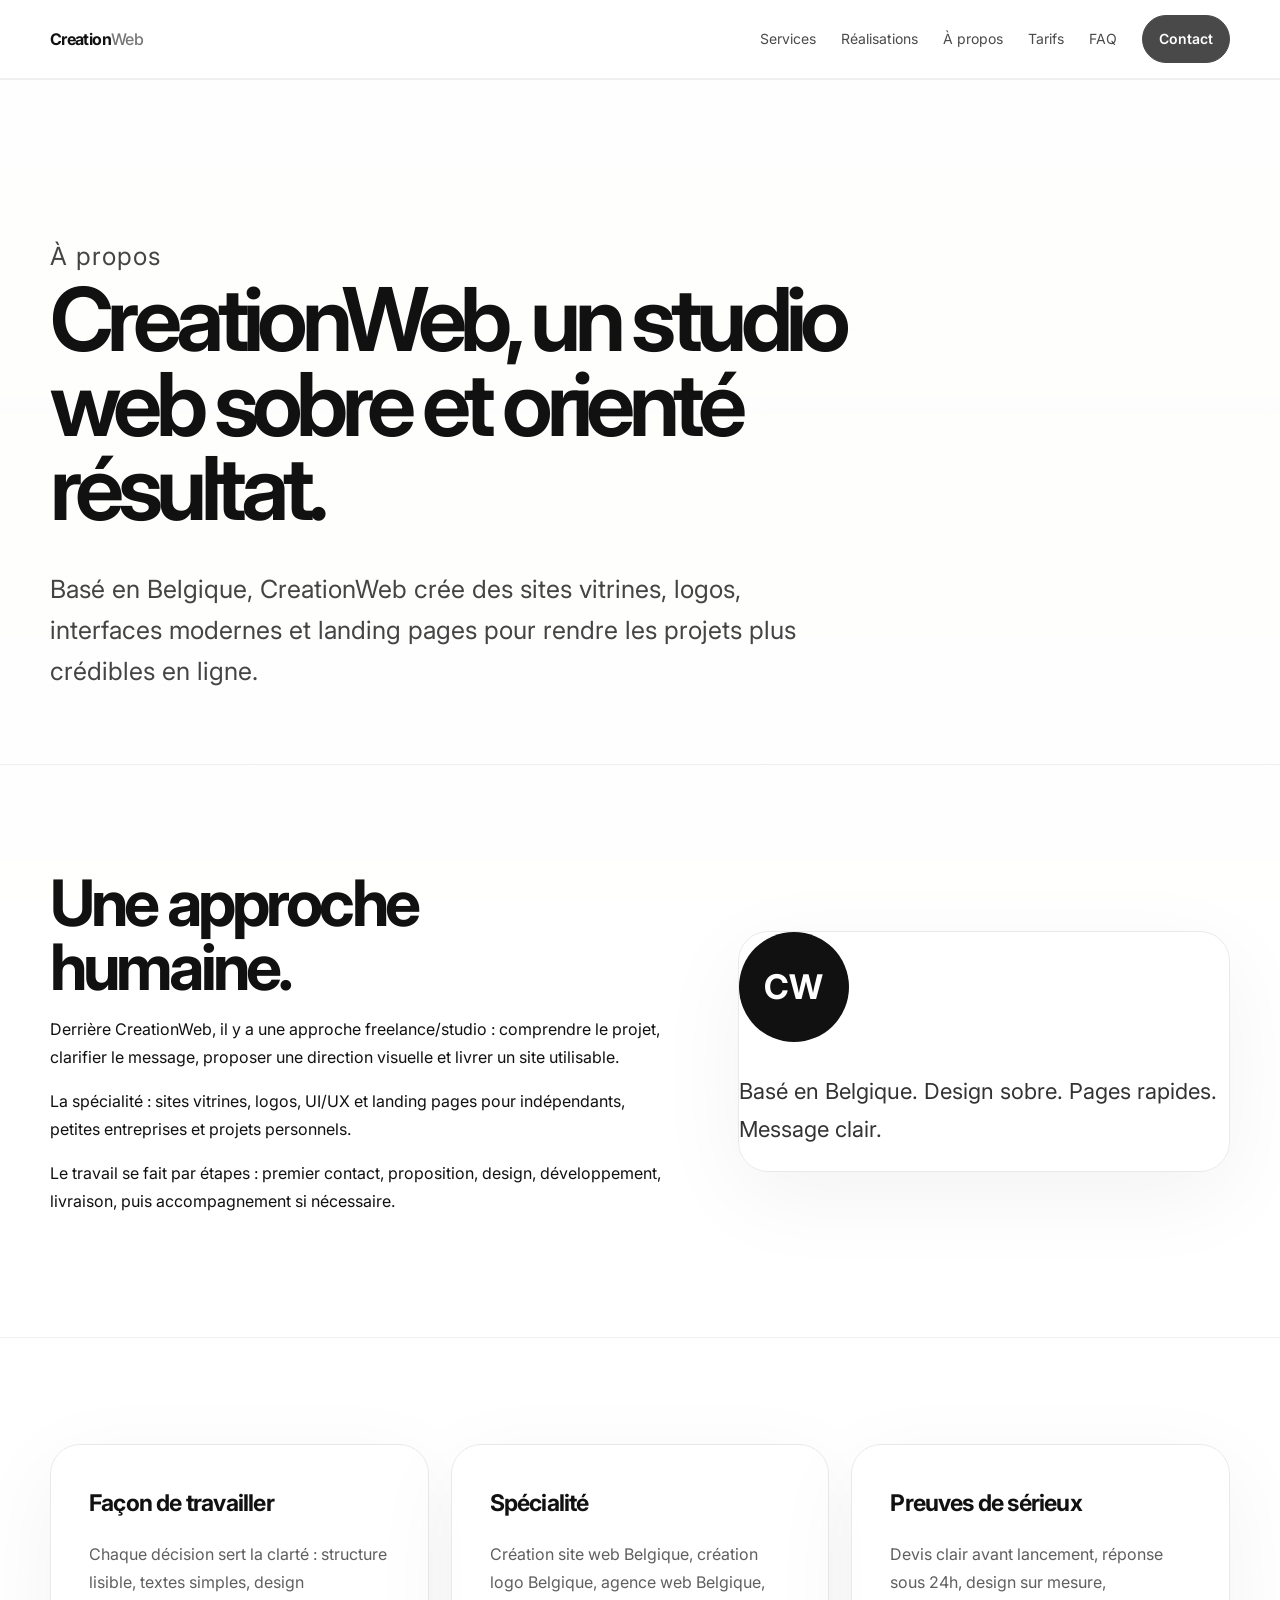
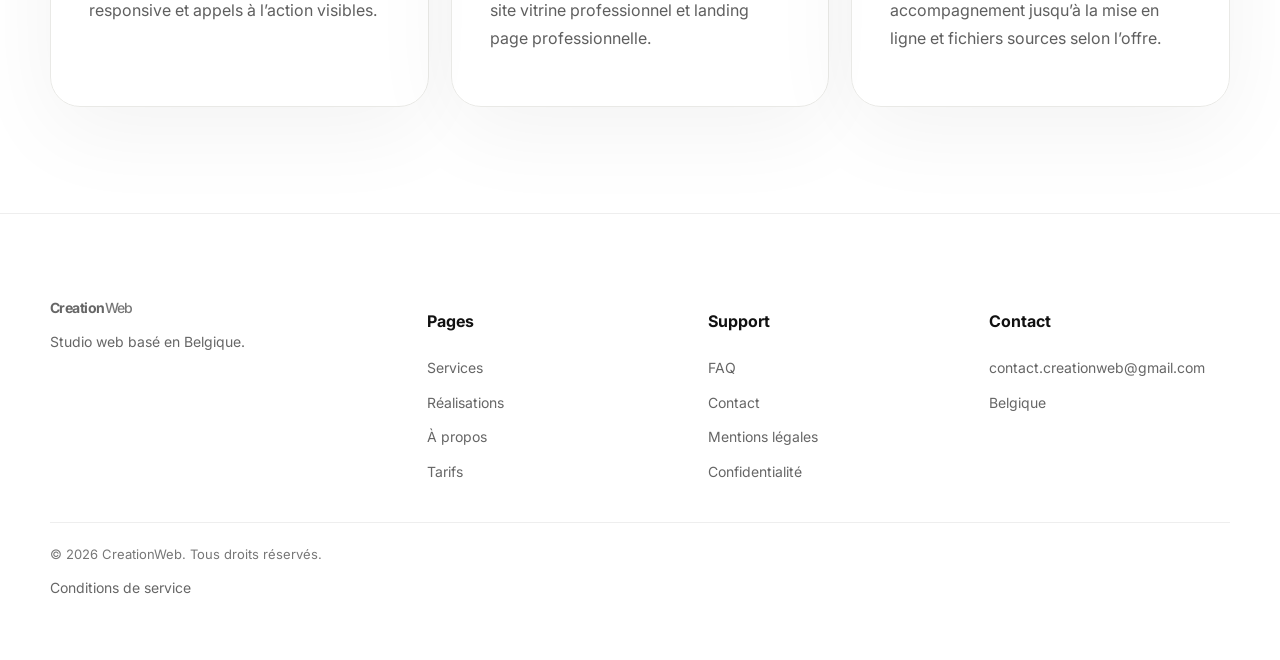
==== a-propos.html @ 9a6a0670 "Add about page" ====
<!doctype html><html lang="fr"><head><meta charset="utf-8"><meta name="viewport" content="width=device-width,initial-scale=1"><title>À propos — CreationWeb</title><link rel="preconnect" href="https://fonts.googleapis.com"><link rel="preconnect" href="https://fonts.gstatic.com" crossorigin><link href="https://fonts.googleapis.com/css2?family=Inter:wght@400;500;600;650;700&display=swap" rel="stylesheet"><link rel="stylesheet" href="styles.css"></head><body class="video-page"><div class="youtube-bg" data-video-id="syBR4xiikcQ"><div class="video-thumb" style="background-image:url(https://img.youtube.com/vi/syBR4xiikcQ/maxresdefault.jpg)"></div><div class="video-player"></div></div><div class="video-wash"></div><nav class="nav"><div class="container nav-inner"><a class="logo" href="index.html">Creation<span>Web</span></a><div class="menu"><a href="services.html">Services</a><a href="realisations.html">Réalisations</a><a href="a-propos.html">À propos</a><a href="tarifs.html">Tarifs</a><a href="faq.html">FAQ</a><a class="cta" href="contact.html">Contact</a></div></div></nav><main><section class="page-head"><div class="container"><p class="eyebrow">À propos</p><h1>CreationWeb, un studio web sobre et orienté résultat.</h1><p>Basé en Belgique, CreationWeb crée des sites vitrines, logos, interfaces modernes et landing pages pour rendre les projets plus crédibles en ligne.</p></div></section><section><div class="container split"><div><h2>Une approche humaine.</h2><p>Derrière CreationWeb, il y a une approche freelance/studio : comprendre le projet, clarifier le message, proposer une direction visuelle et livrer un site utilisable.</p><p>La spécialité : sites vitrines, logos, UI/UX et landing pages pour indépendants, petites entreprises et projets personnels.</p><p>Le travail se fait par étapes : premier contact, proposition, design, développement, livraison, puis accompagnement si nécessaire.</p></div><div class="visual"><div class="human">CW</div><p class="quote">Basé en Belgique. Design sobre. Pages rapides. Message clair.</p></div></div></section><section><div class="container grid"><article class="card"><h3>Façon de travailler</h3><p>Chaque décision sert la clarté : structure lisible, textes simples, design responsive et appels à l’action visibles.</p></article><article class="card"><h3>Spécialité</h3><p>Création site web Belgique, création logo Belgique, agence web Belgique, site vitrine professionnel et landing page professionnelle.</p></article><article class="card"><h3>Preuves de sérieux</h3><p>Devis clair avant lancement, réponse sous 24h, design sur mesure, accompagnement jusqu’à la mise en ligne et fichiers sources selon l’offre.</p></article></div></section></main><footer class="footer"><div class="container"><div class="footer-grid"><div><a class="logo" href="index.html">Creation<span>Web</span></a><p>Studio web basé en Belgique.</p></div><div><h4>Pages</h4><a href="services.html">Services</a><a href="realisations.html">Réalisations</a><a href="a-propos.html">À propos</a><a href="tarifs.html">Tarifs</a></div><div><h4>Support</h4><a href="faq.html">FAQ</a><a href="contact.html">Contact</a><a href="mentions-legales.html">Mentions légales</a><a href="confidentialite.html">Confidentialité</a></div><div><h4>Contact</h4><a href="mailto:contact.creationweb@gmail.com">contact.creationweb@gmail.com</a><p>Belgique</p></div></div><div class="copyright">© 2026 CreationWeb. Tous droits réservés. <a href="conditions.html">Conditions de service</a></div></div></footer><script src="script.js"></script></body></html>
---- styles.css ----
:root{--bg:#fff;--text:#111;--muted:#666;--line:#e9e9e6;--soft:#f7f7f4;--max:1180px}*{box-sizing:border-box}html{scroll-behavior:smooth}body{margin:0;background:#fff;color:var(--text);font-family:Inter,system-ui,-apple-system,BlinkMacSystemFont,'Segoe UI',sans-serif;line-height:1.75;-webkit-font-smoothing:antialiased}a{text-decoration:none;color:inherit}.container{width:min(var(--max),calc(100% - 48px));margin:auto}.nav{position:sticky;top:0;z-index:20;background:rgba(255,255,255,.78);backdrop-filter:blur(18px);border-bottom:1px solid rgba(0,0,0,.06)}.nav-inner{height:78px;display:flex;align-items:center;justify-content:space-between}.logo{font-weight:700;letter-spacing:-.04em}.logo span{color:#777;font-weight:500}.menu{display:flex;gap:25px;align-items:center;font-size:14px}.menu a{opacity:.76}.menu a:hover{opacity:1}.cta,.pill{border:1px solid #ddd;border-radius:999px;padding:11px 16px;background:#fff;font-weight:600}.pill{display:inline-flex;margin:4px}.primary,.cta{background:#111;color:#fff;border-color:#111}.hero{padding:132px 0 104px;text-align:center}.kicker,.eyebrow{font-size:13px;letter-spacing:.04em;color:#777;margin-bottom:24px}h1{font-size:clamp(48px,9vw,110px);line-height:.96;letter-spacing:-.075em;font-weight:650;margin:0 auto;max-width:1050px}h2{font-size:clamp(36px,5vw,70px);line-height:1;letter-spacing:-.06em;margin:0}h3{font-size:23px;letter-spacing:-.035em;margin:0 0 16px}.hero p,.page-head p{font-size:clamp(18px,2.1vw,25px);line-height:1.65;color:#444;max-width:760px;margin:38px auto 0}.hero-actions{margin-top:42px}.browser-card,.card,.project,.price-table,.contact-panel,.visual,.faq-item{border:1px solid var(--line);background:rgba(255,255,255,.78);border-radius:30px;box-shadow:0 24px 90px rgba(0,0,0,.05)}.browser-card{width:min(980px,calc(100% - 48px));margin:76px auto 0;text-align:left;overflow:hidden}.browser-top{height:54px;border-bottom:1px solid #eee;background:#fbfbfa;display:flex;align-items:center;gap:8px;padding:0 18px}.dot{width:10px;height:10px;border-radius:50%;background:#d8d8d4}.address{margin-left:10px;color:#888;font-size:13px}.browser-body{display:grid;grid-template-columns:1.1fr .9fr;gap:24px;padding:28px}.preview-panel,.feature,.project-image{background:rgba(247,247,244,.78);border-radius:24px;padding:28px}.line{height:10px;background:#deded9;border-radius:20px;margin:14px 0}.line.short{width:55%}.mock-grid{display:grid;grid-template-columns:repeat(2,1fr);gap:12px;margin-top:24px}.mock-tile{height:70px;background:#fff;border:1px solid #eee;border-radius:16px}section{padding:106px 0;border-top:1px solid rgba(0,0,0,.06)}.section-head{display:grid;grid-template-columns:1fr .7fr;gap:40px;align-items:end;margin-bottom:56px}.section-head p,.card p,.project p,.contact-panel p,.visual p,.faq-item p,.legal p,.footer p{color:#5f5f5f}.grid{display:grid;grid-template-columns:repeat(3,1fr);gap:22px}.card{padding:38px;min-height:260px}.number{color:#aaa;margin-bottom:48px}.split{display:grid;grid-template-columns:1fr .8fr;gap:72px;align-items:center}.human{width:110px;height:110px;border-radius:50%;background:#111;color:#fff;display:grid;place-items:center;font-size:34px;font-weight:700;margin-bottom:30px}.quote{font-size:22px!important;color:#333!important}.features{display:grid;grid-template-columns:repeat(4,1fr);gap:16px}.feature{border:1px solid #ecece8}.price-table{overflow:hidden}.price-row{display:grid;grid-template-columns:1fr 1.2fr 1.7fr 1fr;border-top:1px solid #eee}.price-row:first-child{border-top:0}.price-row div{padding:24px}.header{background:#fbfbfa;color:#777;font-size:13px}.price{font-weight:700}.portfolio{display:grid;grid-template-columns:repeat(2,1fr);gap:24px}.project{padding:18px}.project-image{height:220px;display:grid;place-items:center;margin-bottom:24px}.project-browser{width:76%;height:120px;background:#fff;border:1px solid #ddd;border-radius:18px}.project h3,.project p{padding:0 12px}.page-head{padding:118px 0 72px}.page-head h1{font-size:clamp(44px,7vw,88px);margin:0;max-width:900px}.page-head p{margin-left:0}.faq-list{display:grid;gap:16px}.faq-item{padding:30px}.contact-grid{display:grid;grid-template-columns:.8fr 1.2fr;gap:24px}.form{display:grid;gap:16px}.form input,.form select,.form textarea{width:100%;border:1px solid #ddd;border-radius:18px;padding:16px;font:inherit;background:#fbfbfa}.form textarea{min-height:130px}.form button{border:0;border-radius:999px;background:#111;color:#fff;padding:15px;font:inherit;font-weight:700}.legal{max-width:820px}.legal h2{font-size:28px;margin-top:54px}.footer{padding:72px 0 50px;background:rgba(255,255,255,.84);border-top:1px solid #eee}.footer-grid{display:grid;grid-template-columns:1.4fr repeat(3,1fr);gap:40px}.footer a,.footer p{display:block;color:#666;margin:10px 0;font-size:14px}.copyright{border-top:1px solid #eee;margin-top:28px;padding-top:20px;color:#777;font-size:13px}.video-page{position:relative;min-height:100vh}.youtube-bg{position:fixed;inset:0;z-index:0;overflow:hidden;background:#f7f7f4;pointer-events:none}.video-thumb{position:absolute;inset:0;background-size:cover;background-position:center;opacity:.32;filter:saturate(.75) contrast(.95) brightness(1.08);transform:scale(1.04)}.video-player{position:absolute;top:50%;left:50%;width:120vw;height:67.5vw;min-width:177.78vh;min-height:100vh;transform:translate(-50%,-50%);opacity:0;transition:opacity .9s ease}.youtube-bg.video-ready .video-player{opacity:.38}.youtube-bg.video-ready .video-thumb{opacity:.12}.youtube-bg iframe{position:absolute;inset:0;width:100%;height:100%;border:0}.video-wash{position:fixed;inset:0;z-index:1;background:linear-gradient(180deg,rgba(255,255,255,.88),rgba(255,255,255,.78) 45%,rgba(255,255,255,.9));pointer-events:none}.video-page .nav,.video-page main,.video-page .hero,.video-page section,.video-page footer{position:relative;z-index:2}.reveal{opacity:0;transform:translateY(22px);filter:blur(4px);transition:.8s cubic-bezier(.22,1,.36,1)}.reveal.is-visible{opacity:1;transform:none;filter:none}@media(prefers-reduced-motion:no-preference){.nav{animation:drop .55s ease both}.hero h1,.hero p,.hero-actions,.browser-card,.page-head h1,.page-head p{animation:show .75s ease both}.card,.project,.contact-panel,.visual,.pill,.cta,.form button{transition:.25s ease}.card:hover,.project:hover,.contact-panel:hover,.visual:hover{transform:translateY(-5px);box-shadow:0 22px 60px rgba(0,0,0,.07)}.pill:hover,.cta:hover,.form button:hover{transform:translateY(-2px)}}@keyframes show{from{opacity:0;transform:translateY(18px);filter:blur(6px)}to{opacity:1;transform:none;filter:none}}@keyframes drop{from{opacity:0;transform:translateY(-10px)}to{opacity:1;transform:none}}@media(max-width:900px){.menu{display:none}.grid,.split,.features,.portfolio,.contact-grid,.footer-grid,.browser-body,.section-head{grid-template-columns:1fr}.hero{padding:92px 0 76px}section{padding:78px 0}.price-row{grid-template-columns:1fr}.price-row.header{display:none}.browser-card{width:calc(100% - 24px)}}
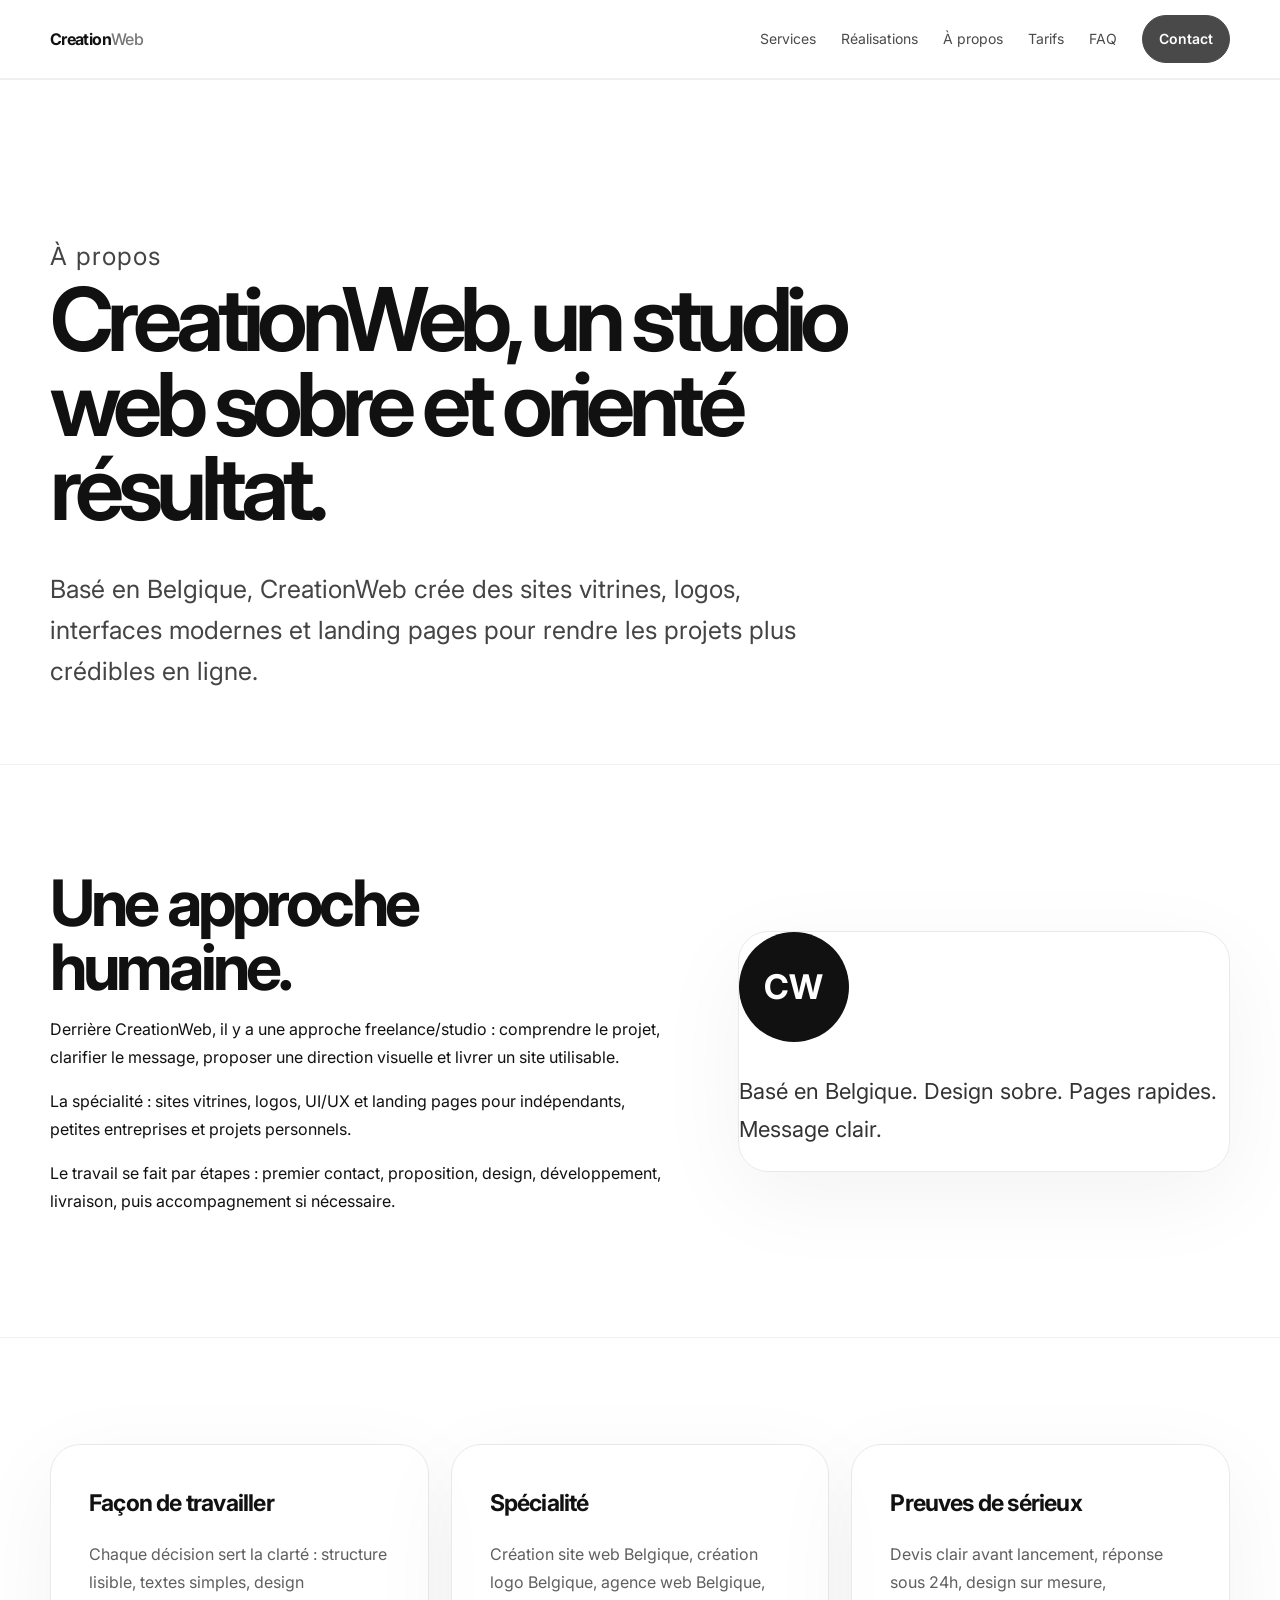
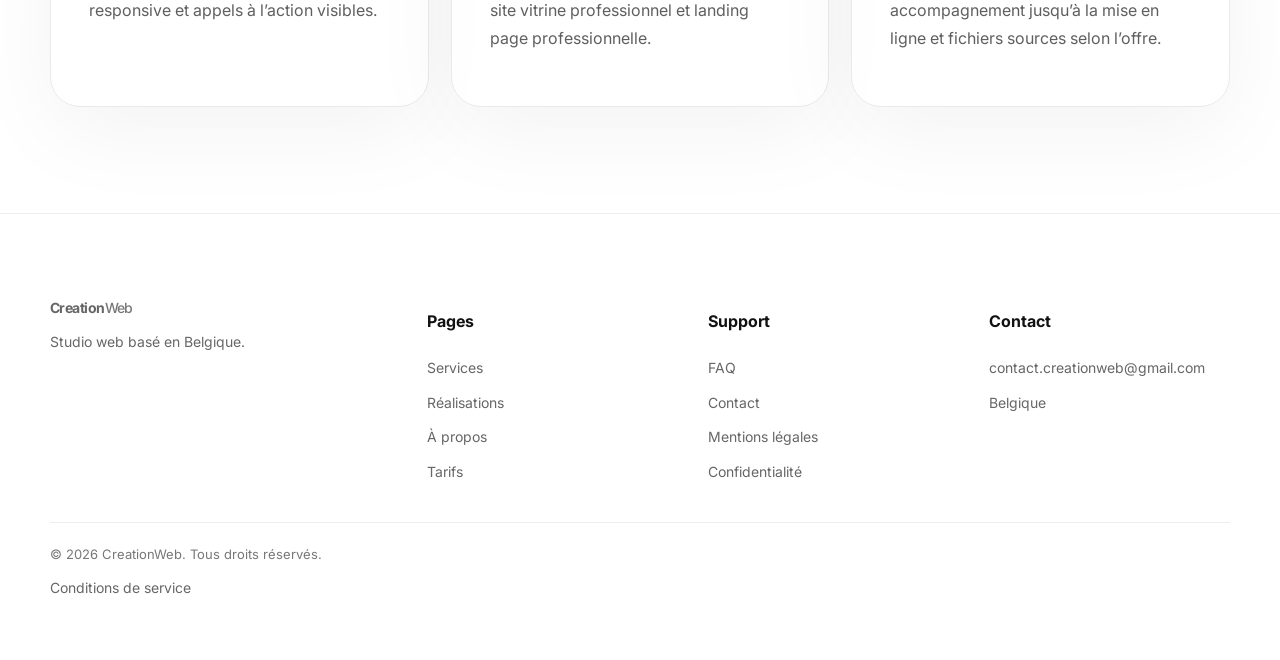
==== commit a5f10877: "Remove leftover video markup from about page" ====
--- a/a-propos.html
+++ b/a-propos.html
@@ -1 +1 @@
-<!doctype html><html lang="fr"><head><meta charset="utf-8"><meta name="viewport" content="width=device-width,initial-scale=1"><title>À propos — CreationWeb</title><link rel="preconnect" href="https://fonts.googleapis.com"><link rel="preconnect" href="https://fonts.gstatic.com" crossorigin><link href="https://fonts.googleapis.com/css2?family=Inter:wght@400;500;600;650;700&display=swap" rel="stylesheet"><link rel="stylesheet" href="styles.css"></head><body class="video-page"><div class="youtube-bg" data-video-id="syBR4xiikcQ"><div class="video-thumb" style="background-image:url(https://img.youtube.com/vi/syBR4xiikcQ/maxresdefault.jpg)"></div><div class="video-player"></div></div><div class="video-wash"></div><nav class="nav"><div class="container nav-inner"><a class="logo" href="index.html">Creation<span>Web</span></a><div class="menu"><a href="services.html">Services</a><a href="realisations.html">Réalisations</a><a href="a-propos.html">À propos</a><a href="tarifs.html">Tarifs</a><a href="faq.html">FAQ</a><a class="cta" href="contact.html">Contact</a></div></div></nav><main><section class="page-head"><div class="container"><p class="eyebrow">À propos</p><h1>CreationWeb, un studio web sobre et orienté résultat.</h1><p>Basé en Belgique, CreationWeb crée des sites vitrines, logos, interfaces modernes et landing pages pour rendre les projets plus crédibles en ligne.</p></div></section><section><div class="container split"><div><h2>Une approche humaine.</h2><p>Derrière CreationWeb, il y a une approche freelance/studio : comprendre le projet, clarifier le message, proposer une direction visuelle et livrer un site utilisable.</p><p>La spécialité : sites vitrines, logos, UI/UX et landing pages pour indépendants, petites entreprises et projets personnels.</p><p>Le travail se fait par étapes : premier contact, proposition, design, développement, livraison, puis accompagnement si nécessaire.</p></div><div class="visual"><div class="human">CW</div><p class="quote">Basé en Belgique. Design sobre. Pages rapides. Message clair.</p></div></div></section><section><div class="container grid"><article class="card"><h3>Façon de travailler</h3><p>Chaque décision sert la clarté : structure lisible, textes simples, design responsive et appels à l’action visibles.</p></article><article class="card"><h3>Spécialité</h3><p>Création site web Belgique, création logo Belgique, agence web Belgique, site vitrine professionnel et landing page professionnelle.</p></article><article class="card"><h3>Preuves de sérieux</h3><p>Devis clair avant lancement, réponse sous 24h, design sur mesure, accompagnement jusqu’à la mise en ligne et fichiers sources selon l’offre.</p></article></div></section></main><footer class="footer"><div class="container"><div class="footer-grid"><div><a class="logo" href="index.html">Creation<span>Web</span></a><p>Studio web basé en Belgique.</p></div><div><h4>Pages</h4><a href="services.html">Services</a><a href="realisations.html">Réalisations</a><a href="a-propos.html">À propos</a><a href="tarifs.html">Tarifs</a></div><div><h4>Support</h4><a href="faq.html">FAQ</a><a href="contact.html">Contact</a><a href="mentions-legales.html">Mentions légales</a><a href="confidentialite.html">Confidentialité</a></div><div><h4>Contact</h4><a href="mailto:contact.creationweb@gmail.com">contact.creationweb@gmail.com</a><p>Belgique</p></div></div><div class="copyright">© 2026 CreationWeb. Tous droits réservés. <a href="conditions.html">Conditions de service</a></div></div></footer><script src="script.js"></script></body></html>+<!doctype html><html lang="fr"><head><meta charset="utf-8"><meta name="viewport" content="width=device-width,initial-scale=1"><title>À propos — CreationWeb</title><link rel="preconnect" href="https://fonts.googleapis.com"><link rel="preconnect" href="https://fonts.gstatic.com" crossorigin><link href="https://fonts.googleapis.com/css2?family=Inter:wght@400;500;600;650;700&display=swap" rel="stylesheet"><link rel="stylesheet" href="styles.css"></head><body><nav class="nav"><div class="container nav-inner"><a class="logo" href="index.html">Creation<span>Web</span></a><div class="menu"><a href="services.html">Services</a><a href="realisations.html">Réalisations</a><a href="a-propos.html">À propos</a><a href="tarifs.html">Tarifs</a><a href="faq.html">FAQ</a><a class="cta" href="contact.html">Contact</a></div></div></nav><main><section class="page-head"><div class="container"><p class="eyebrow">À propos</p><h1>CreationWeb, un studio web sobre et orienté résultat.</h1><p>Basé en Belgique, CreationWeb crée des sites vitrines, logos, interfaces modernes et landing pages pour rendre les projets plus crédibles en ligne.</p></div></section><section><div class="container split"><div><h2>Une approche humaine.</h2><p>Derrière CreationWeb, il y a une approche freelance/studio : comprendre le projet, clarifier le message, proposer une direction visuelle et livrer un site utilisable.</p><p>La spécialité : sites vitrines, logos, UI/UX et landing pages pour indépendants, petites entreprises et projets personnels.</p><p>Le travail se fait par étapes : premier contact, proposition, design, développement, livraison, puis accompagnement si nécessaire.</p></div><div class="visual"><div class="human">CW</div><p class="quote">Basé en Belgique. Design sobre. Pages rapides. Message clair.</p></div></div></section><section><div class="container grid"><article class="card"><h3>Façon de travailler</h3><p>Chaque décision sert la clarté : structure lisible, textes simples, design responsive et appels à l’action visibles.</p></article><article class="card"><h3>Spécialité</h3><p>Création site web Belgique, création logo Belgique, agence web Belgique, site vitrine professionnel et landing page professionnelle.</p></article><article class="card"><h3>Preuves de sérieux</h3><p>Devis clair avant lancement, réponse sous 24h, design sur mesure, accompagnement jusqu’à la mise en ligne et fichiers sources selon l’offre.</p></article></div></section></main><footer class="footer"><div class="container"><div class="footer-grid"><div><a class="logo" href="index.html">Creation<span>Web</span></a><p>Studio web basé en Belgique.</p></div><div><h4>Pages</h4><a href="services.html">Services</a><a href="realisations.html">Réalisations</a><a href="a-propos.html">À propos</a><a href="tarifs.html">Tarifs</a></div><div><h4>Support</h4><a href="faq.html">FAQ</a><a href="contact.html">Contact</a><a href="mentions-legales.html">Mentions légales</a><a href="confidentialite.html">Confidentialité</a></div><div><h4>Contact</h4><a href="mailto:contact.creationweb@gmail.com">contact.creationweb@gmail.com</a><p>Belgique</p></div></div><div class="copyright">© 2026 CreationWeb. Tous droits réservés. <a href="conditions.html">Conditions de service</a></div></div></footer><script src="script.js"></script></body></html>
--- a/styles.css
+++ b/styles.css
@@ -1 +1 @@
-:root{--bg:#fff;--text:#111;--muted:#666;--line:#e9e9e6;--soft:#f7f7f4;--max:1180px}*{box-sizing:border-box}html{scroll-behavior:smooth}body{margin:0;background:#fff;color:var(--text);font-family:Inter,system-ui,-apple-system,BlinkMacSystemFont,'Segoe UI',sans-serif;line-height:1.75;-webkit-font-smoothing:antialiased}a{text-decoration:none;color:inherit}.container{width:min(var(--max),calc(100% - 48px));margin:auto}.nav{position:sticky;top:0;z-index:20;background:rgba(255,255,255,.78);backdrop-filter:blur(18px);border-bottom:1px solid rgba(0,0,0,.06)}.nav-inner{height:78px;display:flex;align-items:center;justify-content:space-between}.logo{font-weight:700;letter-spacing:-.04em}.logo span{color:#777;font-weight:500}.menu{display:flex;gap:25px;align-items:center;font-size:14px}.menu a{opacity:.76}.menu a:hover{opacity:1}.cta,.pill{border:1px solid #ddd;border-radius:999px;padding:11px 16px;background:#fff;font-weight:600}.pill{display:inline-flex;margin:4px}.primary,.cta{background:#111;color:#fff;border-color:#111}.hero{padding:132px 0 104px;text-align:center}.kicker,.eyebrow{font-size:13px;letter-spacing:.04em;color:#777;margin-bottom:24px}h1{font-size:clamp(48px,9vw,110px);line-height:.96;letter-spacing:-.075em;font-weight:650;margin:0 auto;max-width:1050px}h2{font-size:clamp(36px,5vw,70px);line-height:1;letter-spacing:-.06em;margin:0}h3{font-size:23px;letter-spacing:-.035em;margin:0 0 16px}.hero p,.page-head p{font-size:clamp(18px,2.1vw,25px);line-height:1.65;color:#444;max-width:760px;margin:38px auto 0}.hero-actions{margin-top:42px}.browser-card,.card,.project,.price-table,.contact-panel,.visual,.faq-item{border:1px solid var(--line);background:rgba(255,255,255,.78);border-radius:30px;box-shadow:0 24px 90px rgba(0,0,0,.05)}.browser-card{width:min(980px,calc(100% - 48px));margin:76px auto 0;text-align:left;overflow:hidden}.browser-top{height:54px;border-bottom:1px solid #eee;background:#fbfbfa;display:flex;align-items:center;gap:8px;padding:0 18px}.dot{width:10px;height:10px;border-radius:50%;background:#d8d8d4}.address{margin-left:10px;color:#888;font-size:13px}.browser-body{display:grid;grid-template-columns:1.1fr .9fr;gap:24px;padding:28px}.preview-panel,.feature,.project-image{background:rgba(247,247,244,.78);border-radius:24px;padding:28px}.line{height:10px;background:#deded9;border-radius:20px;margin:14px 0}.line.short{width:55%}.mock-grid{display:grid;grid-template-columns:repeat(2,1fr);gap:12px;margin-top:24px}.mock-tile{height:70px;background:#fff;border:1px solid #eee;border-radius:16px}section{padding:106px 0;border-top:1px solid rgba(0,0,0,.06)}.section-head{display:grid;grid-template-columns:1fr .7fr;gap:40px;align-items:end;margin-bottom:56px}.section-head p,.card p,.project p,.contact-panel p,.visual p,.faq-item p,.legal p,.footer p{color:#5f5f5f}.grid{display:grid;grid-template-columns:repeat(3,1fr);gap:22px}.card{padding:38px;min-height:260px}.number{color:#aaa;margin-bottom:48px}.split{display:grid;grid-template-columns:1fr .8fr;gap:72px;align-items:center}.human{width:110px;height:110px;border-radius:50%;background:#111;color:#fff;display:grid;place-items:center;font-size:34px;font-weight:700;margin-bottom:30px}.quote{font-size:22px!important;color:#333!important}.features{display:grid;grid-template-columns:repeat(4,1fr);gap:16px}.feature{border:1px solid #ecece8}.price-table{overflow:hidden}.price-row{display:grid;grid-template-columns:1fr 1.2fr 1.7fr 1fr;border-top:1px solid #eee}.price-row:first-child{border-top:0}.price-row div{padding:24px}.header{background:#fbfbfa;color:#777;font-size:13px}.price{font-weight:700}.portfolio{display:grid;grid-template-columns:repeat(2,1fr);gap:24px}.project{padding:18px}.project-image{height:220px;display:grid;place-items:center;margin-bottom:24px}.project-browser{width:76%;height:120px;background:#fff;border:1px solid #ddd;border-radius:18px}.project h3,.project p{padding:0 12px}.page-head{padding:118px 0 72px}.page-head h1{font-size:clamp(44px,7vw,88px);margin:0;max-width:900px}.page-head p{margin-left:0}.faq-list{display:grid;gap:16px}.faq-item{padding:30px}.contact-grid{display:grid;grid-template-columns:.8fr 1.2fr;gap:24px}.form{display:grid;gap:16px}.form input,.form select,.form textarea{width:100%;border:1px solid #ddd;border-radius:18px;padding:16px;font:inherit;background:#fbfbfa}.form textarea{min-height:130px}.form button{border:0;border-radius:999px;background:#111;color:#fff;padding:15px;font:inherit;font-weight:700}.legal{max-width:820px}.legal h2{font-size:28px;margin-top:54px}.footer{padding:72px 0 50px;background:rgba(255,255,255,.84);border-top:1px solid #eee}.footer-grid{display:grid;grid-template-columns:1.4fr repeat(3,1fr);gap:40px}.footer a,.footer p{display:block;color:#666;margin:10px 0;font-size:14px}.copyright{border-top:1px solid #eee;margin-top:28px;padding-top:20px;color:#777;font-size:13px}.video-page{position:relative;min-height:100vh}.youtube-bg{position:fixed;inset:0;z-index:0;overflow:hidden;background:#f7f7f4;pointer-events:none}.video-thumb{position:absolute;inset:0;background-size:cover;background-position:center;opacity:.32;filter:saturate(.75) contrast(.95) brightness(1.08);transform:scale(1.04)}.video-player{position:absolute;top:50%;left:50%;width:120vw;height:67.5vw;min-width:177.78vh;min-height:100vh;transform:translate(-50%,-50%);opacity:0;transition:opacity .9s ease}.youtube-bg.video-ready .video-player{opacity:.38}.youtube-bg.video-ready .video-thumb{opacity:.12}.youtube-bg iframe{position:absolute;inset:0;width:100%;height:100%;border:0}.video-wash{position:fixed;inset:0;z-index:1;background:linear-gradient(180deg,rgba(255,255,255,.88),rgba(255,255,255,.78) 45%,rgba(255,255,255,.9));pointer-events:none}.video-page .nav,.video-page main,.video-page .hero,.video-page section,.video-page footer{position:relative;z-index:2}.reveal{opacity:0;transform:translateY(22px);filter:blur(4px);transition:.8s cubic-bezier(.22,1,.36,1)}.reveal.is-visible{opacity:1;transform:none;filter:none}@media(prefers-reduced-motion:no-preference){.nav{animation:drop .55s ease both}.hero h1,.hero p,.hero-actions,.browser-card,.page-head h1,.page-head p{animation:show .75s ease both}.card,.project,.contact-panel,.visual,.pill,.cta,.form button{transition:.25s ease}.card:hover,.project:hover,.contact-panel:hover,.visual:hover{transform:translateY(-5px);box-shadow:0 22px 60px rgba(0,0,0,.07)}.pill:hover,.cta:hover,.form button:hover{transform:translateY(-2px)}}@keyframes show{from{opacity:0;transform:translateY(18px);filter:blur(6px)}to{opacity:1;transform:none;filter:none}}@keyframes drop{from{opacity:0;transform:translateY(-10px)}to{opacity:1;transform:none}}@media(max-width:900px){.menu{display:none}.grid,.split,.features,.portfolio,.contact-grid,.footer-grid,.browser-body,.section-head{grid-template-columns:1fr}.hero{padding:92px 0 76px}section{padding:78px 0}.price-row{grid-template-columns:1fr}.price-row.header{display:none}.browser-card{width:calc(100% - 24px)}}+:root{--bg:#fff;--text:#111;--muted:#666;--line:#e9e9e6;--soft:#f7f7f4;--max:1180px}*{box-sizing:border-box}html{scroll-behavior:smooth}body{margin:0;background:#fff;color:var(--text);font-family:Inter,system-ui,-apple-system,BlinkMacSystemFont,'Segoe UI',sans-serif;line-height:1.75;-webkit-font-smoothing:antialiased}a{text-decoration:none;color:inherit}.container{width:min(var(--max),calc(100% - 48px));margin:auto}.nav{position:sticky;top:0;z-index:20;background:rgba(255,255,255,.78);backdrop-filter:blur(18px);border-bottom:1px solid rgba(0,0,0,.06)}.nav-inner{height:78px;display:flex;align-items:center;justify-content:space-between}.logo{font-weight:700;letter-spacing:-.04em}.logo span{color:#777;font-weight:500}.menu{display:flex;gap:25px;align-items:center;font-size:14px}.menu a{opacity:.76}.menu a:hover{opacity:1}.cta,.pill{border:1px solid #ddd;border-radius:999px;padding:11px 16px;background:#fff;font-weight:600}.pill{display:inline-flex;margin:4px}.primary,.cta{background:#111;color:#fff;border-color:#111}.hero{padding:132px 0 104px;text-align:center}.kicker,.eyebrow{font-size:13px;letter-spacing:.04em;color:#777;margin-bottom:24px}h1{font-size:clamp(48px,9vw,110px);line-height:.96;letter-spacing:-.075em;font-weight:650;margin:0 auto;max-width:1050px}h2{font-size:clamp(36px,5vw,70px);line-height:1;letter-spacing:-.06em;margin:0}h3{font-size:23px;letter-spacing:-.035em;margin:0 0 16px}.hero p,.page-head p{font-size:clamp(18px,2.1vw,25px);line-height:1.65;color:#444;max-width:760px;margin:38px auto 0}.hero-actions{margin-top:42px}.browser-card,.card,.project,.price-table,.contact-panel,.visual,.faq-item{border:1px solid var(--line);background:rgba(255,255,255,.78);border-radius:30px;box-shadow:0 24px 90px rgba(0,0,0,.05)}.browser-card{width:min(980px,calc(100% - 48px));margin:76px auto 0;text-align:left;overflow:hidden}.browser-top{height:54px;border-bottom:1px solid #eee;background:#fbfbfa;display:flex;align-items:center;gap:8px;padding:0 18px}.dot{width:10px;height:10px;border-radius:50%;background:#d8d8d4}.address{margin-left:10px;color:#888;font-size:13px}.browser-body{display:grid;grid-template-columns:1.1fr .9fr;gap:24px;padding:28px}.preview-panel,.feature,.project-image{background:rgba(247,247,244,.78);border-radius:24px;padding:28px}.line{height:10px;background:#deded9;border-radius:20px;margin:14px 0}.line.short{width:55%}.mock-grid{display:grid;grid-template-columns:repeat(2,1fr);gap:12px;margin-top:24px}.mock-tile{height:70px;background:#fff;border:1px solid #eee;border-radius:16px}section{padding:106px 0;border-top:1px solid rgba(0,0,0,.06)}.section-head{display:grid;grid-template-columns:1fr .7fr;gap:40px;align-items:end;margin-bottom:56px}.section-head p,.card p,.project p,.contact-panel p,.visual p,.faq-item p,.legal p,.footer p{color:#5f5f5f}.grid{display:grid;grid-template-columns:repeat(3,1fr);gap:22px}.card{padding:38px;min-height:260px}.number{color:#aaa;margin-bottom:48px}.split{display:grid;grid-template-columns:1fr .8fr;gap:72px;align-items:center}.human{width:110px;height:110px;border-radius:50%;background:#111;color:#fff;display:grid;place-items:center;font-size:34px;font-weight:700;margin-bottom:30px}.quote{font-size:22px!important;color:#333!important}.features{display:grid;grid-template-columns:repeat(4,1fr);gap:16px}.feature{border:1px solid #ecece8}.price-table{overflow:hidden}.price-row{display:grid;grid-template-columns:1fr 1.2fr 1.7fr 1fr;border-top:1px solid #eee}.price-row:first-child{border-top:0}.price-row div{padding:24px}.header{background:#fbfbfa;color:#777;font-size:13px}.price{font-weight:700}.portfolio{display:grid;grid-template-columns:repeat(2,1fr);gap:24px}.project{padding:18px}.project-image{height:220px;display:grid;place-items:center;margin-bottom:24px}.project-browser{width:76%;height:120px;background:#fff;border:1px solid #ddd;border-radius:18px}.project h3,.project p{padding:0 12px}.page-head{padding:118px 0 72px}.page-head h1{font-size:clamp(44px,7vw,88px);margin:0;max-width:900px}.page-head p{margin-left:0}.faq-list{display:grid;gap:16px}.faq-item{padding:30px}.contact-grid{display:grid;grid-template-columns:.8fr 1.2fr;gap:24px}.form{display:grid;gap:16px}.form input,.form select,.form textarea{width:100%;border:1px solid #ddd;border-radius:18px;padding:16px;font:inherit;background:#fbfbfa}.form textarea{min-height:130px}.form button{border:0;border-radius:999px;background:#111;color:#fff;padding:15px;font:inherit;font-weight:700}.legal{max-width:820px}.legal h2{font-size:28px;margin-top:54px}.footer{padding:72px 0 50px;background:rgba(255,255,255,.84);border-top:1px solid #eee}.footer-grid{display:grid;grid-template-columns:1.4fr repeat(3,1fr);gap:40px}.footer a,.footer p{display:block;color:#666;margin:10px 0;font-size:14px}.copyright{border-top:1px solid #eee;margin-top:28px;padding-top:20px;color:#777;font-size:13px}.reveal{opacity:0;transform:translateY(22px);filter:blur(4px);transition:.8s cubic-bezier(.22,1,.36,1)}.reveal.is-visible{opacity:1;transform:none;filter:none}@media(prefers-reduced-motion:no-preference){.nav{animation:drop .55s ease both}.hero h1,.hero p,.hero-actions,.browser-card,.page-head h1,.page-head p{animation:show .75s ease both}.card,.project,.contact-panel,.visual,.pill,.cta,.form button{transition:.25s ease}.card:hover,.project:hover,.contact-panel:hover,.visual:hover{transform:translateY(-5px);box-shadow:0 22px 60px rgba(0,0,0,.07)}.pill:hover,.cta:hover,.form button:hover{transform:translateY(-2px)}}@keyframes show{from{opacity:0;transform:translateY(18px);filter:blur(6px)}to{opacity:1;transform:none;filter:none}}@keyframes drop{from{opacity:0;transform:translateY(-10px)}to{opacity:1;transform:none}}@media(max-width:900px){.menu{display:none}.grid,.split,.features,.portfolio,.contact-grid,.footer-grid,.browser-body,.section-head{grid-template-columns:1fr}.hero{padding:92px 0 76px}section{padding:78px 0}.price-row{grid-template-columns:1fr}.price-row.header{display:none}.browser-card{width:calc(100% - 24px)}}
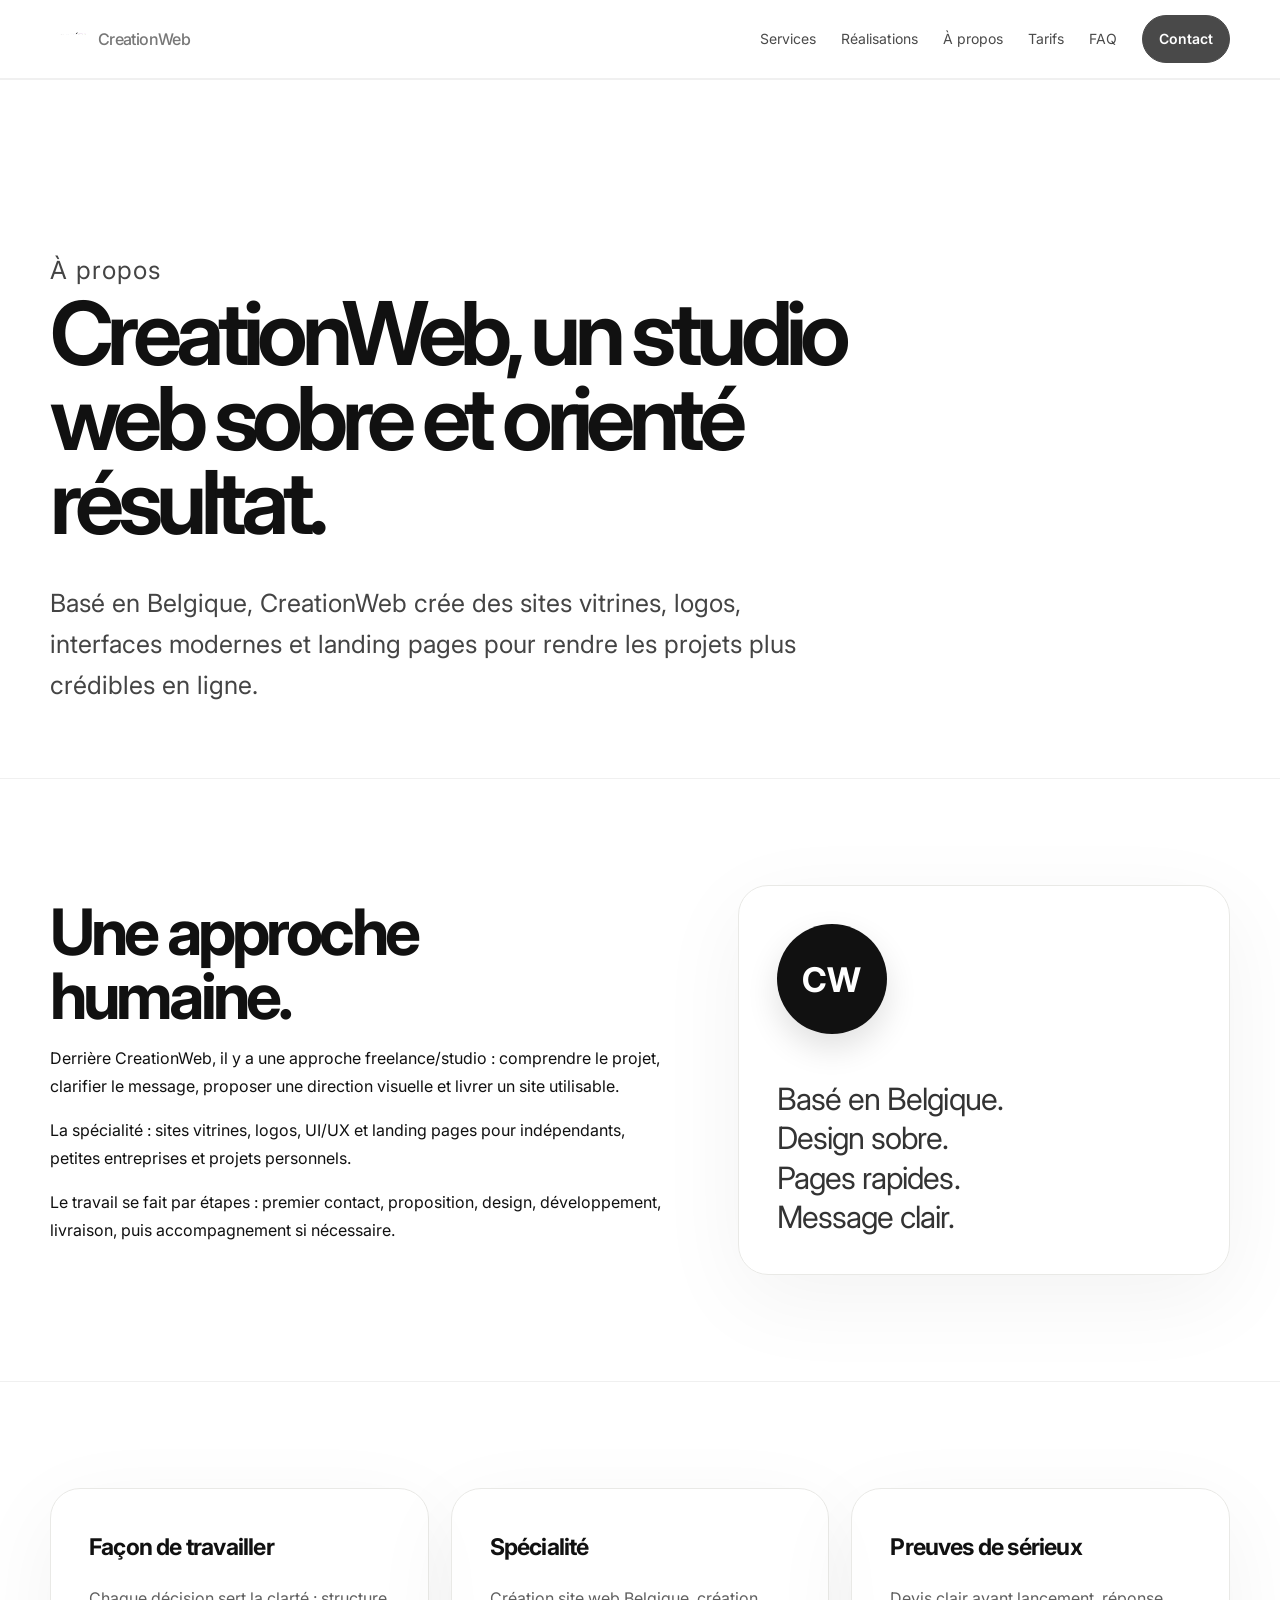
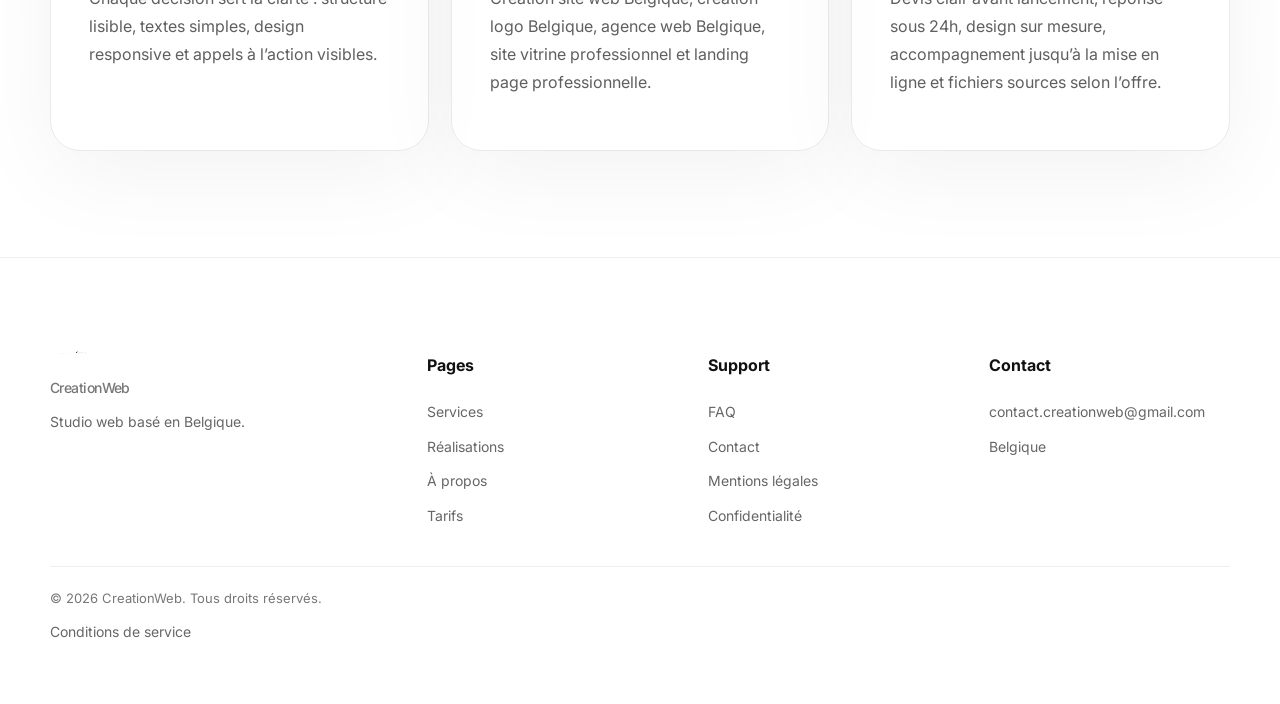
==== commit b5e375d8: "Integrate logo and favicon on about page" ====
--- a/a-propos.html
+++ b/a-propos.html
@@ -1 +1 @@
-<!doctype html><html lang="fr"><head><meta charset="utf-8"><meta name="viewport" content="width=device-width,initial-scale=1"><title>À propos — CreationWeb</title><link rel="preconnect" href="https://fonts.googleapis.com"><link rel="preconnect" href="https://fonts.gstatic.com" crossorigin><link href="https://fonts.googleapis.com/css2?family=Inter:wght@400;500;600;650;700&display=swap" rel="stylesheet"><link rel="stylesheet" href="styles.css"></head><body><nav class="nav"><div class="container nav-inner"><a class="logo" href="index.html">Creation<span>Web</span></a><div class="menu"><a href="services.html">Services</a><a href="realisations.html">Réalisations</a><a href="a-propos.html">À propos</a><a href="tarifs.html">Tarifs</a><a href="faq.html">FAQ</a><a class="cta" href="contact.html">Contact</a></div></div></nav><main><section class="page-head"><div class="container"><p class="eyebrow">À propos</p><h1>CreationWeb, un studio web sobre et orienté résultat.</h1><p>Basé en Belgique, CreationWeb crée des sites vitrines, logos, interfaces modernes et landing pages pour rendre les projets plus crédibles en ligne.</p></div></section><section><div class="container split"><div><h2>Une approche humaine.</h2><p>Derrière CreationWeb, il y a une approche freelance/studio : comprendre le projet, clarifier le message, proposer une direction visuelle et livrer un site utilisable.</p><p>La spécialité : sites vitrines, logos, UI/UX et landing pages pour indépendants, petites entreprises et projets personnels.</p><p>Le travail se fait par étapes : premier contact, proposition, design, développement, livraison, puis accompagnement si nécessaire.</p></div><div class="visual"><div class="human">CW</div><p class="quote">Basé en Belgique. Design sobre. Pages rapides. Message clair.</p></div></div></section><section><div class="container grid"><article class="card"><h3>Façon de travailler</h3><p>Chaque décision sert la clarté : structure lisible, textes simples, design responsive et appels à l’action visibles.</p></article><article class="card"><h3>Spécialité</h3><p>Création site web Belgique, création logo Belgique, agence web Belgique, site vitrine professionnel et landing page professionnelle.</p></article><article class="card"><h3>Preuves de sérieux</h3><p>Devis clair avant lancement, réponse sous 24h, design sur mesure, accompagnement jusqu’à la mise en ligne et fichiers sources selon l’offre.</p></article></div></section></main><footer class="footer"><div class="container"><div class="footer-grid"><div><a class="logo" href="index.html">Creation<span>Web</span></a><p>Studio web basé en Belgique.</p></div><div><h4>Pages</h4><a href="services.html">Services</a><a href="realisations.html">Réalisations</a><a href="a-propos.html">À propos</a><a href="tarifs.html">Tarifs</a></div><div><h4>Support</h4><a href="faq.html">FAQ</a><a href="contact.html">Contact</a><a href="mentions-legales.html">Mentions légales</a><a href="confidentialite.html">Confidentialité</a></div><div><h4>Contact</h4><a href="mailto:contact.creationweb@gmail.com">contact.creationweb@gmail.com</a><p>Belgique</p></div></div><div class="copyright">© 2026 CreationWeb. Tous droits réservés. <a href="conditions.html">Conditions de service</a></div></div></footer><script src="script.js"></script></body></html>+<!doctype html><html lang="fr"><head><meta charset="utf-8"><meta name="viewport" content="width=device-width,initial-scale=1"><title>À propos — CreationWeb</title><link rel="preconnect" href="https://fonts.googleapis.com"><link rel="preconnect" href="https://fonts.gstatic.com" crossorigin><link href="https://fonts.googleapis.com/css2?family=Inter:wght@400;500;600;650;700&display=swap" rel="stylesheet"><link rel="stylesheet" href="styles.css"><link rel="icon" type="image/svg+xml" href="assets/logo.svg"></head><body><nav class="nav"><div class="container nav-inner"><a class="logo" href="index.html"><img src="assets/logo.svg" alt="CreationWeb logo"><span class="logo-word">Creation<span>Web</span></span></a><div class="menu"><a href="services.html">Services</a><a href="realisations.html">Réalisations</a><a href="a-propos.html">À propos</a><a href="tarifs.html">Tarifs</a><a href="faq.html">FAQ</a><a class="cta" href="contact.html">Contact</a></div></div></nav><main><section class="page-head"><div class="container"><p class="eyebrow">À propos</p><h1>CreationWeb, un studio web sobre et orienté résultat.</h1><p>Basé en Belgique, CreationWeb crée des sites vitrines, logos, interfaces modernes et landing pages pour rendre les projets plus crédibles en ligne.</p></div></section><section><div class="container split"><div><h2>Une approche humaine.</h2><p>Derrière CreationWeb, il y a une approche freelance/studio : comprendre le projet, clarifier le message, proposer une direction visuelle et livrer un site utilisable.</p><p>La spécialité : sites vitrines, logos, UI/UX et landing pages pour indépendants, petites entreprises et projets personnels.</p><p>Le travail se fait par étapes : premier contact, proposition, design, développement, livraison, puis accompagnement si nécessaire.</p></div><div class="visual"><div class="human">CW</div><p class="quote">Basé en Belgique. Design sobre. Pages rapides. Message clair.</p></div></div></section><section><div class="container grid"><article class="card"><h3>Façon de travailler</h3><p>Chaque décision sert la clarté : structure lisible, textes simples, design responsive et appels à l’action visibles.</p></article><article class="card"><h3>Spécialité</h3><p>Création site web Belgique, création logo Belgique, agence web Belgique, site vitrine professionnel et landing page professionnelle.</p></article><article class="card"><h3>Preuves de sérieux</h3><p>Devis clair avant lancement, réponse sous 24h, design sur mesure, accompagnement jusqu’à la mise en ligne et fichiers sources selon l’offre.</p></article></div></section></main><footer class="footer"><div class="container"><div class="footer-grid"><div><a class="logo" href="index.html"><img src="assets/logo.svg" alt="CreationWeb logo"><span class="logo-word">Creation<span>Web</span></span></a><p>Studio web basé en Belgique.</p></div><div><h4>Pages</h4><a href="services.html">Services</a><a href="realisations.html">Réalisations</a><a href="a-propos.html">À propos</a><a href="tarifs.html">Tarifs</a></div><div><h4>Support</h4><a href="faq.html">FAQ</a><a href="contact.html">Contact</a><a href="mentions-legales.html">Mentions légales</a><a href="confidentialite.html">Confidentialité</a></div><div><h4>Contact</h4><a href="mailto:contact.creationweb@gmail.com">contact.creationweb@gmail.com</a><p>Belgique</p></div></div><div class="copyright">© 2026 CreationWeb. Tous droits réservés. <a href="conditions.html">Conditions de service</a></div></div></footer><script src="script.js"></script></body></html>
--- a/styles.css
+++ b/styles.css
@@ -1 +1 @@
-:root{--bg:#fff;--text:#111;--muted:#666;--line:#e9e9e6;--soft:#f7f7f4;--max:1180px}*{box-sizing:border-box}html{scroll-behavior:smooth}body{margin:0;background:#fff;color:var(--text);font-family:Inter,system-ui,-apple-system,BlinkMacSystemFont,'Segoe UI',sans-serif;line-height:1.75;-webkit-font-smoothing:antialiased}a{text-decoration:none;color:inherit}.container{width:min(var(--max),calc(100% - 48px));margin:auto}.nav{position:sticky;top:0;z-index:20;background:rgba(255,255,255,.78);backdrop-filter:blur(18px);border-bottom:1px solid rgba(0,0,0,.06)}.nav-inner{height:78px;display:flex;align-items:center;justify-content:space-between}.logo{font-weight:700;letter-spacing:-.04em}.logo span{color:#777;font-weight:500}.menu{display:flex;gap:25px;align-items:center;font-size:14px}.menu a{opacity:.76}.menu a:hover{opacity:1}.cta,.pill{border:1px solid #ddd;border-radius:999px;padding:11px 16px;background:#fff;font-weight:600}.pill{display:inline-flex;margin:4px}.primary,.cta{background:#111;color:#fff;border-color:#111}.hero{padding:132px 0 104px;text-align:center}.kicker,.eyebrow{font-size:13px;letter-spacing:.04em;color:#777;margin-bottom:24px}h1{font-size:clamp(48px,9vw,110px);line-height:.96;letter-spacing:-.075em;font-weight:650;margin:0 auto;max-width:1050px}h2{font-size:clamp(36px,5vw,70px);line-height:1;letter-spacing:-.06em;margin:0}h3{font-size:23px;letter-spacing:-.035em;margin:0 0 16px}.hero p,.page-head p{font-size:clamp(18px,2.1vw,25px);line-height:1.65;color:#444;max-width:760px;margin:38px auto 0}.hero-actions{margin-top:42px}.browser-card,.card,.project,.price-table,.contact-panel,.visual,.faq-item{border:1px solid var(--line);background:rgba(255,255,255,.78);border-radius:30px;box-shadow:0 24px 90px rgba(0,0,0,.05)}.browser-card{width:min(980px,calc(100% - 48px));margin:76px auto 0;text-align:left;overflow:hidden}.browser-top{height:54px;border-bottom:1px solid #eee;background:#fbfbfa;display:flex;align-items:center;gap:8px;padding:0 18px}.dot{width:10px;height:10px;border-radius:50%;background:#d8d8d4}.address{margin-left:10px;color:#888;font-size:13px}.browser-body{display:grid;grid-template-columns:1.1fr .9fr;gap:24px;padding:28px}.preview-panel,.feature,.project-image{background:rgba(247,247,244,.78);border-radius:24px;padding:28px}.line{height:10px;background:#deded9;border-radius:20px;margin:14px 0}.line.short{width:55%}.mock-grid{display:grid;grid-template-columns:repeat(2,1fr);gap:12px;margin-top:24px}.mock-tile{height:70px;background:#fff;border:1px solid #eee;border-radius:16px}section{padding:106px 0;border-top:1px solid rgba(0,0,0,.06)}.section-head{display:grid;grid-template-columns:1fr .7fr;gap:40px;align-items:end;margin-bottom:56px}.section-head p,.card p,.project p,.contact-panel p,.visual p,.faq-item p,.legal p,.footer p{color:#5f5f5f}.grid{display:grid;grid-template-columns:repeat(3,1fr);gap:22px}.card{padding:38px;min-height:260px}.number{color:#aaa;margin-bottom:48px}.split{display:grid;grid-template-columns:1fr .8fr;gap:72px;align-items:center}.human{width:110px;height:110px;border-radius:50%;background:#111;color:#fff;display:grid;place-items:center;font-size:34px;font-weight:700;margin-bottom:30px}.quote{font-size:22px!important;color:#333!important}.features{display:grid;grid-template-columns:repeat(4,1fr);gap:16px}.feature{border:1px solid #ecece8}.price-table{overflow:hidden}.price-row{display:grid;grid-template-columns:1fr 1.2fr 1.7fr 1fr;border-top:1px solid #eee}.price-row:first-child{border-top:0}.price-row div{padding:24px}.header{background:#fbfbfa;color:#777;font-size:13px}.price{font-weight:700}.portfolio{display:grid;grid-template-columns:repeat(2,1fr);gap:24px}.project{padding:18px}.project-image{height:220px;display:grid;place-items:center;margin-bottom:24px}.project-browser{width:76%;height:120px;background:#fff;border:1px solid #ddd;border-radius:18px}.project h3,.project p{padding:0 12px}.page-head{padding:118px 0 72px}.page-head h1{font-size:clamp(44px,7vw,88px);margin:0;max-width:900px}.page-head p{margin-left:0}.faq-list{display:grid;gap:16px}.faq-item{padding:30px}.contact-grid{display:grid;grid-template-columns:.8fr 1.2fr;gap:24px}.form{display:grid;gap:16px}.form input,.form select,.form textarea{width:100%;border:1px solid #ddd;border-radius:18px;padding:16px;font:inherit;background:#fbfbfa}.form textarea{min-height:130px}.form button{border:0;border-radius:999px;background:#111;color:#fff;padding:15px;font:inherit;font-weight:700}.legal{max-width:820px}.legal h2{font-size:28px;margin-top:54px}.footer{padding:72px 0 50px;background:rgba(255,255,255,.84);border-top:1px solid #eee}.footer-grid{display:grid;grid-template-columns:1.4fr repeat(3,1fr);gap:40px}.footer a,.footer p{display:block;color:#666;margin:10px 0;font-size:14px}.copyright{border-top:1px solid #eee;margin-top:28px;padding-top:20px;color:#777;font-size:13px}.reveal{opacity:0;transform:translateY(22px);filter:blur(4px);transition:.8s cubic-bezier(.22,1,.36,1)}.reveal.is-visible{opacity:1;transform:none;filter:none}@media(prefers-reduced-motion:no-preference){.nav{animation:drop .55s ease both}.hero h1,.hero p,.hero-actions,.browser-card,.page-head h1,.page-head p{animation:show .75s ease both}.card,.project,.contact-panel,.visual,.pill,.cta,.form button{transition:.25s ease}.card:hover,.project:hover,.contact-panel:hover,.visual:hover{transform:translateY(-5px);box-shadow:0 22px 60px rgba(0,0,0,.07)}.pill:hover,.cta:hover,.form button:hover{transform:translateY(-2px)}}@keyframes show{from{opacity:0;transform:translateY(18px);filter:blur(6px)}to{opacity:1;transform:none;filter:none}}@keyframes drop{from{opacity:0;transform:translateY(-10px)}to{opacity:1;transform:none}}@media(max-width:900px){.menu{display:none}.grid,.split,.features,.portfolio,.contact-grid,.footer-grid,.browser-body,.section-head{grid-template-columns:1fr}.hero{padding:92px 0 76px}section{padding:78px 0}.price-row{grid-template-columns:1fr}.price-row.header{display:none}.browser-card{width:calc(100% - 24px)}}+:root{--bg:#fff;--text:#111;--muted:#666;--line:#e9e9e6;--soft:#f7f7f4;--max:1180px}*{box-sizing:border-box}html{scroll-behavior:smooth}body{margin:0;background:#fff;color:var(--text);font-family:Inter,system-ui,-apple-system,BlinkMacSystemFont,'Segoe UI',sans-serif;line-height:1.75;-webkit-font-smoothing:antialiased}a{text-decoration:none;color:inherit}.container{width:min(var(--max),calc(100% - 48px));margin:auto}.nav{position:sticky;top:0;z-index:20;background:rgba(255,255,255,.78);backdrop-filter:blur(18px);border-bottom:1px solid rgba(0,0,0,.06)}.nav-inner{height:78px;display:flex;align-items:center;justify-content:space-between}.logo{display:inline-flex;align-items:center;gap:12px;font-weight:700;letter-spacing:-.04em}.logo img{width:36px;height:36px;display:block;object-fit:contain;flex:none}.logo-word{display:inline-flex;align-items:baseline}.logo span{color:#777;font-weight:500}.menu{display:flex;gap:25px;align-items:center;font-size:14px}.menu a{opacity:.76}.menu a:hover{opacity:1}.cta,.pill{border:1px solid #ddd;border-radius:999px;padding:11px 16px;background:#fff;font-weight:600}.pill{display:inline-flex;margin:4px}.primary,.cta{background:#111;color:#fff;border-color:#111}.hero{padding:132px 0 104px;text-align:center}.kicker,.eyebrow{font-size:13px;letter-spacing:.04em;color:#777;margin-bottom:24px}h1{font-size:clamp(48px,9vw,110px);line-height:.96;letter-spacing:-.075em;font-weight:650;margin:0 auto;max-width:1050px}h2{font-size:clamp(36px,5vw,70px);line-height:1;letter-spacing:-.06em;margin:0}h3{font-size:23px;letter-spacing:-.035em;margin:0 0 16px}.hero p,.page-head p{font-size:clamp(18px,2.1vw,25px);line-height:1.65;color:#444;max-width:760px;margin:38px auto 0}.hero-actions{margin-top:42px}.browser-card,.card,.project,.price-table,.contact-panel,.visual,.faq-item{border:1px solid var(--line);background:rgba(255,255,255,.78);border-radius:30px;box-shadow:0 24px 90px rgba(0,0,0,.05)}.browser-card{width:min(980px,calc(100% - 48px));margin:76px auto 0;text-align:left;overflow:hidden}.browser-top{height:54px;border-bottom:1px solid #eee;background:#fbfbfa;display:flex;align-items:center;gap:8px;padding:0 18px}.dot{width:10px;height:10px;border-radius:50%;background:#d8d8d4}.address{margin-left:10px;color:#888;font-size:13px}.browser-body{display:grid;grid-template-columns:1.1fr .9fr;gap:24px;padding:28px}.preview-panel,.feature,.project-image{background:rgba(247,247,244,.78);border-radius:24px;padding:28px}.line{height:10px;background:#deded9;border-radius:20px;margin:14px 0}.line.short{width:55%}.mock-grid{display:grid;grid-template-columns:repeat(2,1fr);gap:12px;margin-top:24px}.mock-tile{height:70px;background:#fff;border:1px solid #eee;border-radius:16px}section{padding:106px 0;border-top:1px solid rgba(0,0,0,.06);scroll-margin-top:110px}.section-head{display:grid;grid-template-columns:1fr .7fr;gap:40px;align-items:end;margin-bottom:56px}.section-head p,.card p,.project p,.contact-panel p,.visual p,.faq-item p,.legal p,.footer p{color:#5f5f5f}.grid{display:grid;grid-template-columns:repeat(3,1fr);gap:22px}.card{padding:38px;min-height:260px}.number{color:#aaa;margin-bottom:48px}.split{display:grid;grid-template-columns:1fr .8fr;gap:72px;align-items:center}.visual{display:flex;flex-direction:column;justify-content:space-between;align-items:flex-start;min-height:390px;padding:38px;gap:30px;overflow:hidden}.human{width:110px;height:110px;border-radius:50%;background:#111;color:#fff;display:grid;place-items:center;font-size:34px;font-weight:700;margin-bottom:0;box-shadow:0 14px 32px rgba(0,0,0,.12)}.quote{font-size:clamp(24px,2.4vw,38px)!important;line-height:1.28!important;letter-spacing:-.03em;max-width:14ch;margin:0!important;color:#333!important;text-wrap:balance}.features{display:grid;grid-template-columns:repeat(4,minmax(0,1fr));gap:16px;align-items:stretch}.feature{border:1px solid #ecece8;min-height:124px;display:flex;flex-direction:column;justify-content:center;align-items:flex-start;padding:28px 32px}.step-index{display:block;margin-bottom:10px;color:#9a9a9a;font-size:12px;font-weight:700;letter-spacing:.12em}.step-text{display:block;color:#202020;font-size:18px;line-height:1.4;letter-spacing:-.02em}.price-table{overflow:hidden}.price-row{display:grid;grid-template-columns:1fr 1.2fr 1.7fr 1fr;border-top:1px solid #eee}.price-row:first-child{border-top:0}.price-row div{padding:24px}.header{background:#fbfbfa;color:#777;font-size:13px}.price{font-weight:700}.portfolio{display:grid;grid-template-columns:repeat(2,1fr);gap:24px}.project{padding:18px}.project-image{height:220px;display:grid;place-items:center;margin-bottom:24px}.project-browser{width:76%;height:120px;background:#fff;border:1px solid #ddd;border-radius:18px}.project h3,.project p{padding:0 12px}.page-head{padding:132px 0 72px;scroll-margin-top:110px}.page-head h1{font-size:clamp(44px,7vw,88px);margin:0;max-width:900px}.page-head p{margin-left:0}.faq-list{display:grid;gap:16px}.faq-item{padding:30px}.contact-grid{display:grid;grid-template-columns:.8fr 1.2fr;gap:24px}.form{display:grid;gap:16px}.form input,.form select,.form textarea{width:100%;border:1px solid #ddd;border-radius:18px;padding:16px;font:inherit;background:#fbfbfa}.form textarea{min-height:130px}.form button{border:0;border-radius:999px;background:#111;color:#fff;padding:15px;font:inherit;font-weight:700}.legal{max-width:820px}.legal h2{font-size:28px;margin-top:54px}.footer{padding:72px 0 50px;background:rgba(255,255,255,.84);border-top:1px solid #eee}.footer-grid{display:grid;grid-template-columns:1.4fr repeat(3,1fr);gap:40px}.footer a,.footer p{display:block;color:#666;margin:10px 0;font-size:14px}.copyright{border-top:1px solid #eee;margin-top:28px;padding-top:20px;color:#777;font-size:13px}.reveal{opacity:0;transform:translateY(22px);filter:blur(4px);transition:.8s cubic-bezier(.22,1,.36,1)}.reveal.is-visible{opacity:1;transform:none;filter:none}@media(prefers-reduced-motion:no-preference){.nav{animation:drop .55s ease both}.hero h1,.hero p,.hero-actions,.browser-card,.page-head h1,.page-head p{animation:show .75s ease both}.card,.project,.contact-panel,.visual,.pill,.cta,.form button{transition:.25s ease}.card:hover,.project:hover,.contact-panel:hover,.visual:hover{transform:translateY(-5px);box-shadow:0 22px 60px rgba(0,0,0,.07)}.pill:hover,.cta:hover,.form button:hover{transform:translateY(-2px)}}@keyframes show{from{opacity:0;transform:translateY(18px);filter:blur(6px)}to{opacity:1;transform:none;filter:none}}@keyframes drop{from{opacity:0;transform:translateY(-10px)}to{opacity:1;transform:none}}@media(max-width:900px){.menu{display:none}.grid,.split,.features,.portfolio,.contact-grid,.footer-grid,.browser-body,.section-head{grid-template-columns:1fr}.hero{padding:92px 0 76px}section{padding:78px 0}.price-row{grid-template-columns:1fr}.price-row.header{display:none}.browser-card{width:calc(100% - 24px)}.visual{min-height:auto}.quote{max-width:none}.feature{min-height:112px}.logo img{width:32px;height:32px}}
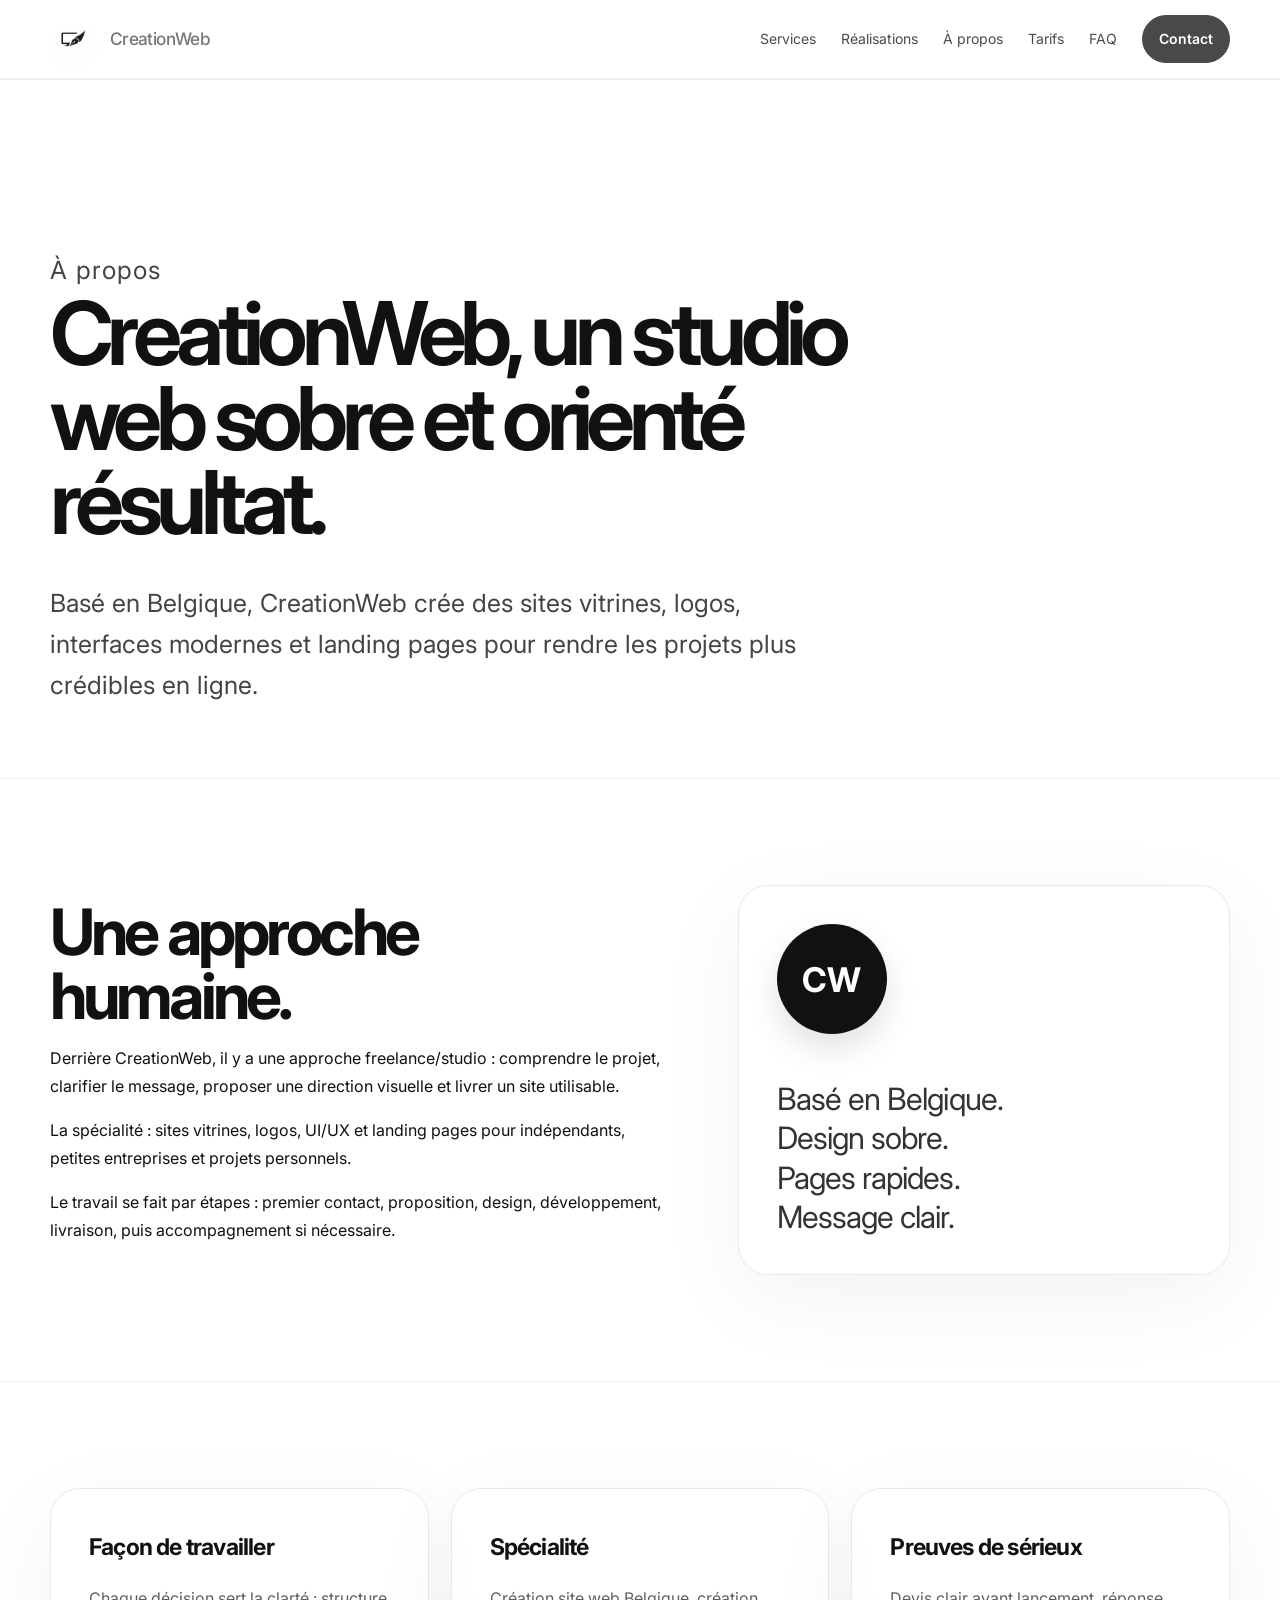
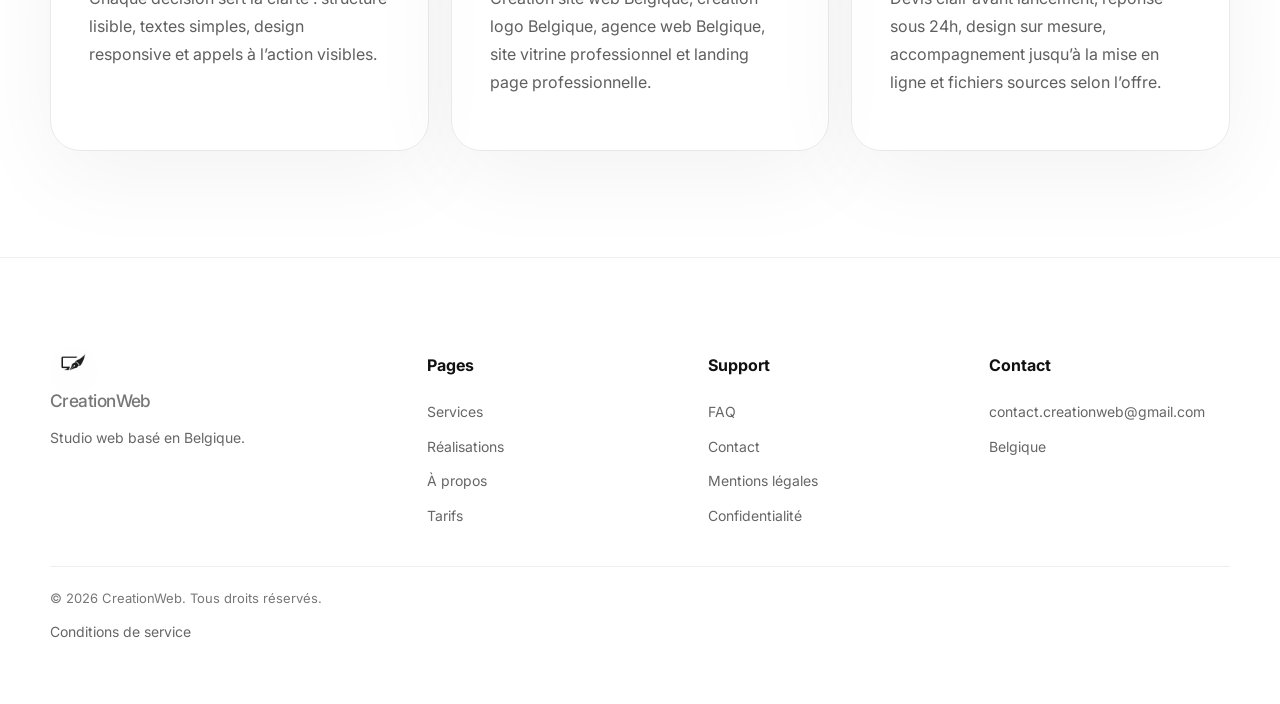
==== commit 4b50ff98: "Use logo(1).png on about page" ====
--- a/a-propos.html
+++ b/a-propos.html
@@ -1 +1 @@
-<!doctype html><html lang="fr"><head><meta charset="utf-8"><meta name="viewport" content="width=device-width,initial-scale=1"><title>À propos — CreationWeb</title><link rel="preconnect" href="https://fonts.googleapis.com"><link rel="preconnect" href="https://fonts.gstatic.com" crossorigin><link href="https://fonts.googleapis.com/css2?family=Inter:wght@400;500;600;650;700&display=swap" rel="stylesheet"><link rel="stylesheet" href="styles.css"><link rel="icon" type="image/svg+xml" href="assets/logo.svg"></head><body><nav class="nav"><div class="container nav-inner"><a class="logo" href="index.html"><img src="assets/logo.svg" alt="CreationWeb logo"><span class="logo-word">Creation<span>Web</span></span></a><div class="menu"><a href="services.html">Services</a><a href="realisations.html">Réalisations</a><a href="a-propos.html">À propos</a><a href="tarifs.html">Tarifs</a><a href="faq.html">FAQ</a><a class="cta" href="contact.html">Contact</a></div></div></nav><main><section class="page-head"><div class="container"><p class="eyebrow">À propos</p><h1>CreationWeb, un studio web sobre et orienté résultat.</h1><p>Basé en Belgique, CreationWeb crée des sites vitrines, logos, interfaces modernes et landing pages pour rendre les projets plus crédibles en ligne.</p></div></section><section><div class="container split"><div><h2>Une approche humaine.</h2><p>Derrière CreationWeb, il y a une approche freelance/studio : comprendre le projet, clarifier le message, proposer une direction visuelle et livrer un site utilisable.</p><p>La spécialité : sites vitrines, logos, UI/UX et landing pages pour indépendants, petites entreprises et projets personnels.</p><p>Le travail se fait par étapes : premier contact, proposition, design, développement, livraison, puis accompagnement si nécessaire.</p></div><div class="visual"><div class="human">CW</div><p class="quote">Basé en Belgique. Design sobre. Pages rapides. Message clair.</p></div></div></section><section><div class="container grid"><article class="card"><h3>Façon de travailler</h3><p>Chaque décision sert la clarté : structure lisible, textes simples, design responsive et appels à l’action visibles.</p></article><article class="card"><h3>Spécialité</h3><p>Création site web Belgique, création logo Belgique, agence web Belgique, site vitrine professionnel et landing page professionnelle.</p></article><article class="card"><h3>Preuves de sérieux</h3><p>Devis clair avant lancement, réponse sous 24h, design sur mesure, accompagnement jusqu’à la mise en ligne et fichiers sources selon l’offre.</p></article></div></section></main><footer class="footer"><div class="container"><div class="footer-grid"><div><a class="logo" href="index.html"><img src="assets/logo.svg" alt="CreationWeb logo"><span class="logo-word">Creation<span>Web</span></span></a><p>Studio web basé en Belgique.</p></div><div><h4>Pages</h4><a href="services.html">Services</a><a href="realisations.html">Réalisations</a><a href="a-propos.html">À propos</a><a href="tarifs.html">Tarifs</a></div><div><h4>Support</h4><a href="faq.html">FAQ</a><a href="contact.html">Contact</a><a href="mentions-legales.html">Mentions légales</a><a href="confidentialite.html">Confidentialité</a></div><div><h4>Contact</h4><a href="mailto:contact.creationweb@gmail.com">contact.creationweb@gmail.com</a><p>Belgique</p></div></div><div class="copyright">© 2026 CreationWeb. Tous droits réservés. <a href="conditions.html">Conditions de service</a></div></div></footer><script src="script.js"></script></body></html>+<!doctype html><html lang="fr"><head><meta charset="utf-8"><meta name="viewport" content="width=device-width,initial-scale=1"><title>À propos — CreationWeb</title><link rel="preconnect" href="https://fonts.googleapis.com"><link rel="preconnect" href="https://fonts.gstatic.com" crossorigin><link href="https://fonts.googleapis.com/css2?family=Inter:wght@400;500;600;650;700&display=swap" rel="stylesheet"><link rel="stylesheet" href="styles.css"><link rel="icon" type="image/png" href="logo(1).png"></head><body><nav class="nav"><div class="container nav-inner"><a class="logo" href="index.html"><img src="logo(1).png" alt="CreationWeb logo"><span class="logo-word">Creation<span>Web</span></span></a><div class="menu"><a href="services.html">Services</a><a href="realisations.html">Réalisations</a><a href="a-propos.html">À propos</a><a href="tarifs.html">Tarifs</a><a href="faq.html">FAQ</a><a class="cta" href="contact.html">Contact</a></div></div></nav><main><section class="page-head"><div class="container"><p class="eyebrow">À propos</p><h1>CreationWeb, un studio web sobre et orienté résultat.</h1><p>Basé en Belgique, CreationWeb crée des sites vitrines, logos, interfaces modernes et landing pages pour rendre les projets plus crédibles en ligne.</p></div></section><section><div class="container split"><div><h2>Une approche humaine.</h2><p>Derrière CreationWeb, il y a une approche freelance/studio : comprendre le projet, clarifier le message, proposer une direction visuelle et livrer un site utilisable.</p><p>La spécialité : sites vitrines, logos, UI/UX et landing pages pour indépendants, petites entreprises et projets personnels.</p><p>Le travail se fait par étapes : premier contact, proposition, design, développement, livraison, puis accompagnement si nécessaire.</p></div><div class="visual"><div class="human">CW</div><p class="quote">Basé en Belgique. Design sobre. Pages rapides. Message clair.</p></div></div></section><section><div class="container grid"><article class="card"><h3>Façon de travailler</h3><p>Chaque décision sert la clarté : structure lisible, textes simples, design responsive et appels à l’action visibles.</p></article><article class="card"><h3>Spécialité</h3><p>Création site web Belgique, création logo Belgique, agence web Belgique, site vitrine professionnel et landing page professionnelle.</p></article><article class="card"><h3>Preuves de sérieux</h3><p>Devis clair avant lancement, réponse sous 24h, design sur mesure, accompagnement jusqu’à la mise en ligne et fichiers sources selon l’offre.</p></article></div></section></main><footer class="footer"><div class="container"><div class="footer-grid"><div><a class="logo" href="index.html"><img src="logo(1).png" alt="CreationWeb logo"><span class="logo-word">Creation<span>Web</span></span></a><p>Studio web basé en Belgique.</p></div><div><h4>Pages</h4><a href="services.html">Services</a><a href="realisations.html">Réalisations</a><a href="a-propos.html">À propos</a><a href="tarifs.html">Tarifs</a></div><div><h4>Support</h4><a href="faq.html">FAQ</a><a href="contact.html">Contact</a><a href="mentions-legales.html">Mentions légales</a><a href="confidentialite.html">Confidentialité</a></div><div><h4>Contact</h4><a href="mailto:contact.creationweb@gmail.com">contact.creationweb@gmail.com</a><p>Belgique</p></div></div><div class="copyright">© 2026 CreationWeb. Tous droits réservés. <a href="conditions.html">Conditions de service</a></div></div></footer><script src="script.js"></script></body></html>
--- a/styles.css
+++ b/styles.css
@@ -1 +1 @@
-:root{--bg:#fff;--text:#111;--muted:#666;--line:#e9e9e6;--soft:#f7f7f4;--max:1180px}*{box-sizing:border-box}html{scroll-behavior:smooth}body{margin:0;background:#fff;color:var(--text);font-family:Inter,system-ui,-apple-system,BlinkMacSystemFont,'Segoe UI',sans-serif;line-height:1.75;-webkit-font-smoothing:antialiased}a{text-decoration:none;color:inherit}.container{width:min(var(--max),calc(100% - 48px));margin:auto}.nav{position:sticky;top:0;z-index:20;background:rgba(255,255,255,.78);backdrop-filter:blur(18px);border-bottom:1px solid rgba(0,0,0,.06)}.nav-inner{height:78px;display:flex;align-items:center;justify-content:space-between}.logo{display:inline-flex;align-items:center;gap:12px;font-weight:700;letter-spacing:-.04em}.logo img{width:36px;height:36px;display:block;object-fit:contain;flex:none}.logo-word{display:inline-flex;align-items:baseline}.logo span{color:#777;font-weight:500}.menu{display:flex;gap:25px;align-items:center;font-size:14px}.menu a{opacity:.76}.menu a:hover{opacity:1}.cta,.pill{border:1px solid #ddd;border-radius:999px;padding:11px 16px;background:#fff;font-weight:600}.pill{display:inline-flex;margin:4px}.primary,.cta{background:#111;color:#fff;border-color:#111}.hero{padding:132px 0 104px;text-align:center}.kicker,.eyebrow{font-size:13px;letter-spacing:.04em;color:#777;margin-bottom:24px}h1{font-size:clamp(48px,9vw,110px);line-height:.96;letter-spacing:-.075em;font-weight:650;margin:0 auto;max-width:1050px}h2{font-size:clamp(36px,5vw,70px);line-height:1;letter-spacing:-.06em;margin:0}h3{font-size:23px;letter-spacing:-.035em;margin:0 0 16px}.hero p,.page-head p{font-size:clamp(18px,2.1vw,25px);line-height:1.65;color:#444;max-width:760px;margin:38px auto 0}.hero-actions{margin-top:42px}.browser-card,.card,.project,.price-table,.contact-panel,.visual,.faq-item{border:1px solid var(--line);background:rgba(255,255,255,.78);border-radius:30px;box-shadow:0 24px 90px rgba(0,0,0,.05)}.browser-card{width:min(980px,calc(100% - 48px));margin:76px auto 0;text-align:left;overflow:hidden}.browser-top{height:54px;border-bottom:1px solid #eee;background:#fbfbfa;display:flex;align-items:center;gap:8px;padding:0 18px}.dot{width:10px;height:10px;border-radius:50%;background:#d8d8d4}.address{margin-left:10px;color:#888;font-size:13px}.browser-body{display:grid;grid-template-columns:1.1fr .9fr;gap:24px;padding:28px}.preview-panel,.feature,.project-image{background:rgba(247,247,244,.78);border-radius:24px;padding:28px}.line{height:10px;background:#deded9;border-radius:20px;margin:14px 0}.line.short{width:55%}.mock-grid{display:grid;grid-template-columns:repeat(2,1fr);gap:12px;margin-top:24px}.mock-tile{height:70px;background:#fff;border:1px solid #eee;border-radius:16px}section{padding:106px 0;border-top:1px solid rgba(0,0,0,.06);scroll-margin-top:110px}.section-head{display:grid;grid-template-columns:1fr .7fr;gap:40px;align-items:end;margin-bottom:56px}.section-head p,.card p,.project p,.contact-panel p,.visual p,.faq-item p,.legal p,.footer p{color:#5f5f5f}.grid{display:grid;grid-template-columns:repeat(3,1fr);gap:22px}.card{padding:38px;min-height:260px}.number{color:#aaa;margin-bottom:48px}.split{display:grid;grid-template-columns:1fr .8fr;gap:72px;align-items:center}.visual{display:flex;flex-direction:column;justify-content:space-between;align-items:flex-start;min-height:390px;padding:38px;gap:30px;overflow:hidden}.human{width:110px;height:110px;border-radius:50%;background:#111;color:#fff;display:grid;place-items:center;font-size:34px;font-weight:700;margin-bottom:0;box-shadow:0 14px 32px rgba(0,0,0,.12)}.quote{font-size:clamp(24px,2.4vw,38px)!important;line-height:1.28!important;letter-spacing:-.03em;max-width:14ch;margin:0!important;color:#333!important;text-wrap:balance}.features{display:grid;grid-template-columns:repeat(4,minmax(0,1fr));gap:16px;align-items:stretch}.feature{border:1px solid #ecece8;min-height:124px;display:flex;flex-direction:column;justify-content:center;align-items:flex-start;padding:28px 32px}.step-index{display:block;margin-bottom:10px;color:#9a9a9a;font-size:12px;font-weight:700;letter-spacing:.12em}.step-text{display:block;color:#202020;font-size:18px;line-height:1.4;letter-spacing:-.02em}.price-table{overflow:hidden}.price-row{display:grid;grid-template-columns:1fr 1.2fr 1.7fr 1fr;border-top:1px solid #eee}.price-row:first-child{border-top:0}.price-row div{padding:24px}.header{background:#fbfbfa;color:#777;font-size:13px}.price{font-weight:700}.portfolio{display:grid;grid-template-columns:repeat(2,1fr);gap:24px}.project{padding:18px}.project-image{height:220px;display:grid;place-items:center;margin-bottom:24px}.project-browser{width:76%;height:120px;background:#fff;border:1px solid #ddd;border-radius:18px}.project h3,.project p{padding:0 12px}.page-head{padding:132px 0 72px;scroll-margin-top:110px}.page-head h1{font-size:clamp(44px,7vw,88px);margin:0;max-width:900px}.page-head p{margin-left:0}.faq-list{display:grid;gap:16px}.faq-item{padding:30px}.contact-grid{display:grid;grid-template-columns:.8fr 1.2fr;gap:24px}.form{display:grid;gap:16px}.form input,.form select,.form textarea{width:100%;border:1px solid #ddd;border-radius:18px;padding:16px;font:inherit;background:#fbfbfa}.form textarea{min-height:130px}.form button{border:0;border-radius:999px;background:#111;color:#fff;padding:15px;font:inherit;font-weight:700}.legal{max-width:820px}.legal h2{font-size:28px;margin-top:54px}.footer{padding:72px 0 50px;background:rgba(255,255,255,.84);border-top:1px solid #eee}.footer-grid{display:grid;grid-template-columns:1.4fr repeat(3,1fr);gap:40px}.footer a,.footer p{display:block;color:#666;margin:10px 0;font-size:14px}.copyright{border-top:1px solid #eee;margin-top:28px;padding-top:20px;color:#777;font-size:13px}.reveal{opacity:0;transform:translateY(22px);filter:blur(4px);transition:.8s cubic-bezier(.22,1,.36,1)}.reveal.is-visible{opacity:1;transform:none;filter:none}@media(prefers-reduced-motion:no-preference){.nav{animation:drop .55s ease both}.hero h1,.hero p,.hero-actions,.browser-card,.page-head h1,.page-head p{animation:show .75s ease both}.card,.project,.contact-panel,.visual,.pill,.cta,.form button{transition:.25s ease}.card:hover,.project:hover,.contact-panel:hover,.visual:hover{transform:translateY(-5px);box-shadow:0 22px 60px rgba(0,0,0,.07)}.pill:hover,.cta:hover,.form button:hover{transform:translateY(-2px)}}@keyframes show{from{opacity:0;transform:translateY(18px);filter:blur(6px)}to{opacity:1;transform:none;filter:none}}@keyframes drop{from{opacity:0;transform:translateY(-10px)}to{opacity:1;transform:none}}@media(max-width:900px){.menu{display:none}.grid,.split,.features,.portfolio,.contact-grid,.footer-grid,.browser-body,.section-head{grid-template-columns:1fr}.hero{padding:92px 0 76px}section{padding:78px 0}.price-row{grid-template-columns:1fr}.price-row.header{display:none}.browser-card{width:calc(100% - 24px)}.visual{min-height:auto}.quote{max-width:none}.feature{min-height:112px}.logo img{width:32px;height:32px}}+:root{--bg:#fff;--text:#111;--muted:#666;--line:#e9e9e6;--soft:#f7f7f4;--max:1180px}*{box-sizing:border-box}html{scroll-behavior:smooth}body{margin:0;background:#fff;color:var(--text);font-family:Inter,system-ui,-apple-system,BlinkMacSystemFont,'Segoe UI',sans-serif;line-height:1.75;-webkit-font-smoothing:antialiased}a{text-decoration:none;color:inherit}.container{width:min(var(--max),calc(100% - 48px));margin:auto}.nav{position:sticky;top:0;z-index:20;background:rgba(255,255,255,.78);backdrop-filter:blur(18px);border-bottom:1px solid rgba(0,0,0,.06)}.nav-inner{height:78px;display:flex;align-items:center;justify-content:space-between}.logo{display:inline-flex;align-items:center;gap:14px;font-weight:700;letter-spacing:-.04em}.logo img{width:46px;height:46px;display:block;object-fit:contain;flex:none;filter:drop-shadow(0 8px 16px rgba(0,0,0,.08))}.logo-word{display:inline-flex;align-items:baseline;font-size:1.08rem}.logo span{color:#777;font-weight:500}.menu{display:flex;gap:25px;align-items:center;font-size:14px}.menu a{opacity:.76}.menu a:hover{opacity:1}.cta,.pill{border:1px solid #ddd;border-radius:999px;padding:11px 16px;background:#fff;font-weight:600}.pill{display:inline-flex;margin:4px}.primary,.cta{background:#111;color:#fff;border-color:#111}.hero{padding:132px 0 104px;text-align:center}.kicker,.eyebrow{font-size:13px;letter-spacing:.04em;color:#777;margin-bottom:24px}h1{font-size:clamp(48px,9vw,110px);line-height:.96;letter-spacing:-.075em;font-weight:650;margin:0 auto;max-width:1050px}h2{font-size:clamp(36px,5vw,70px);line-height:1;letter-spacing:-.06em;margin:0}h3{font-size:23px;letter-spacing:-.035em;margin:0 0 16px}.hero p,.page-head p{font-size:clamp(18px,2.1vw,25px);line-height:1.65;color:#444;max-width:760px;margin:38px auto 0}.hero-actions{margin-top:42px}.browser-card,.card,.project,.price-table,.contact-panel,.visual,.faq-item{border:1px solid var(--line);background:rgba(255,255,255,.78);border-radius:30px;box-shadow:0 24px 90px rgba(0,0,0,.05)}.browser-card{width:min(980px,calc(100% - 48px));margin:76px auto 0;text-align:left;overflow:hidden}.browser-top{height:54px;border-bottom:1px solid #eee;background:#fbfbfa;display:flex;align-items:center;gap:8px;padding:0 18px}.dot{width:10px;height:10px;border-radius:50%;background:#d8d8d4}.address{margin-left:10px;color:#888;font-size:13px}.browser-body{display:grid;grid-template-columns:1.1fr .9fr;gap:24px;padding:28px}.preview-panel,.feature,.project-image{background:rgba(247,247,244,.78);border-radius:24px;padding:28px}.line{height:10px;background:#deded9;border-radius:20px;margin:14px 0}.line.short{width:55%}.mock-grid{display:grid;grid-template-columns:repeat(2,1fr);gap:12px;margin-top:24px}.mock-tile{height:70px;background:#fff;border:1px solid #eee;border-radius:16px}section{padding:106px 0;border-top:1px solid rgba(0,0,0,.06);scroll-margin-top:110px}.section-head{display:grid;grid-template-columns:1fr .7fr;gap:40px;align-items:end;margin-bottom:56px}.section-head p,.card p,.project p,.contact-panel p,.visual p,.faq-item p,.legal p,.footer p{color:#5f5f5f}.grid{display:grid;grid-template-columns:repeat(3,1fr);gap:22px}.card{padding:38px;min-height:260px}.number{color:#aaa;margin-bottom:48px}.split{display:grid;grid-template-columns:1fr .8fr;gap:72px;align-items:center}.visual{display:flex;flex-direction:column;justify-content:space-between;align-items:flex-start;min-height:390px;padding:38px;gap:30px;overflow:hidden}.human{width:110px;height:110px;border-radius:50%;background:#111;color:#fff;display:grid;place-items:center;font-size:34px;font-weight:700;margin-bottom:0;box-shadow:0 14px 32px rgba(0,0,0,.12)}.quote{font-size:clamp(24px,2.4vw,38px)!important;line-height:1.28!important;letter-spacing:-.03em;max-width:14ch;margin:0!important;color:#333!important;text-wrap:balance}.features{display:grid;grid-template-columns:repeat(4,minmax(0,1fr));gap:16px;align-items:stretch}.feature{border:1px solid #ecece8;min-height:124px;display:flex;flex-direction:column;justify-content:center;align-items:flex-start;padding:28px 32px}.step-index{display:block;margin-bottom:10px;color:#9a9a9a;font-size:12px;font-weight:700;letter-spacing:.12em}.step-text{display:block;color:#202020;font-size:18px;line-height:1.4;letter-spacing:-.02em}.price-table{overflow:hidden}.price-row{display:grid;grid-template-columns:1fr 1.2fr 1.7fr 1fr;border-top:1px solid #eee}.price-row:first-child{border-top:0}.price-row div{padding:24px}.header{background:#fbfbfa;color:#777;font-size:13px}.price{font-weight:700}.portfolio{display:grid;grid-template-columns:repeat(2,1fr);gap:24px}.project{padding:18px}.project-image{height:220px;display:grid;place-items:center;margin-bottom:24px}.project-browser{width:76%;height:120px;background:#fff;border:1px solid #ddd;border-radius:18px}.project h3,.project p{padding:0 12px}.page-head{padding:132px 0 72px;scroll-margin-top:110px}.page-head h1{font-size:clamp(44px,7vw,88px);margin:0;max-width:900px}.page-head p{margin-left:0}.faq-list{display:grid;gap:16px}.faq-item{padding:30px}.contact-grid{display:grid;grid-template-columns:.8fr 1.2fr;gap:24px}.form{display:grid;gap:16px}.form input,.form select,.form textarea{width:100%;border:1px solid #ddd;border-radius:18px;padding:16px;font:inherit;background:#fbfbfa}.form textarea{min-height:130px}.form button{border:0;border-radius:999px;background:#111;color:#fff;padding:15px;font:inherit;font-weight:700}.legal{max-width:820px}.legal h2{font-size:28px;margin-top:54px}.footer{padding:72px 0 50px;background:rgba(255,255,255,.84);border-top:1px solid #eee}.footer-grid{display:grid;grid-template-columns:1.4fr repeat(3,1fr);gap:40px}.footer a,.footer p{display:block;color:#666;margin:10px 0;font-size:14px}.copyright{border-top:1px solid #eee;margin-top:28px;padding-top:20px;color:#777;font-size:13px}.reveal{opacity:0;transform:translateY(22px);filter:blur(4px);transition:.8s cubic-bezier(.22,1,.36,1)}.reveal.is-visible{opacity:1;transform:none;filter:none}@media(prefers-reduced-motion:no-preference){.nav{animation:drop .55s ease both}.hero h1,.hero p,.hero-actions,.browser-card,.page-head h1,.page-head p{animation:show .75s ease both}.card,.project,.contact-panel,.visual,.pill,.cta,.form button{transition:.25s ease}.card:hover,.project:hover,.contact-panel:hover,.visual:hover{transform:translateY(-5px);box-shadow:0 22px 60px rgba(0,0,0,.07)}.pill:hover,.cta:hover,.form button:hover{transform:translateY(-2px)}}@keyframes show{from{opacity:0;transform:translateY(18px);filter:blur(6px)}to{opacity:1;transform:none;filter:none}}@keyframes drop{from{opacity:0;transform:translateY(-10px)}to{opacity:1;transform:none}}@media(max-width:900px){.menu{display:none}.grid,.split,.features,.portfolio,.contact-grid,.footer-grid,.browser-body,.section-head{grid-template-columns:1fr}.hero{padding:92px 0 76px}section{padding:78px 0}.price-row{grid-template-columns:1fr}.price-row.header{display:none}.browser-card{width:calc(100% - 24px)}.visual{min-height:auto}.quote{max-width:none}.feature{min-height:112px}.logo{gap:10px}.logo img{width:38px;height:38px}.logo-word{font-size:1rem}}
